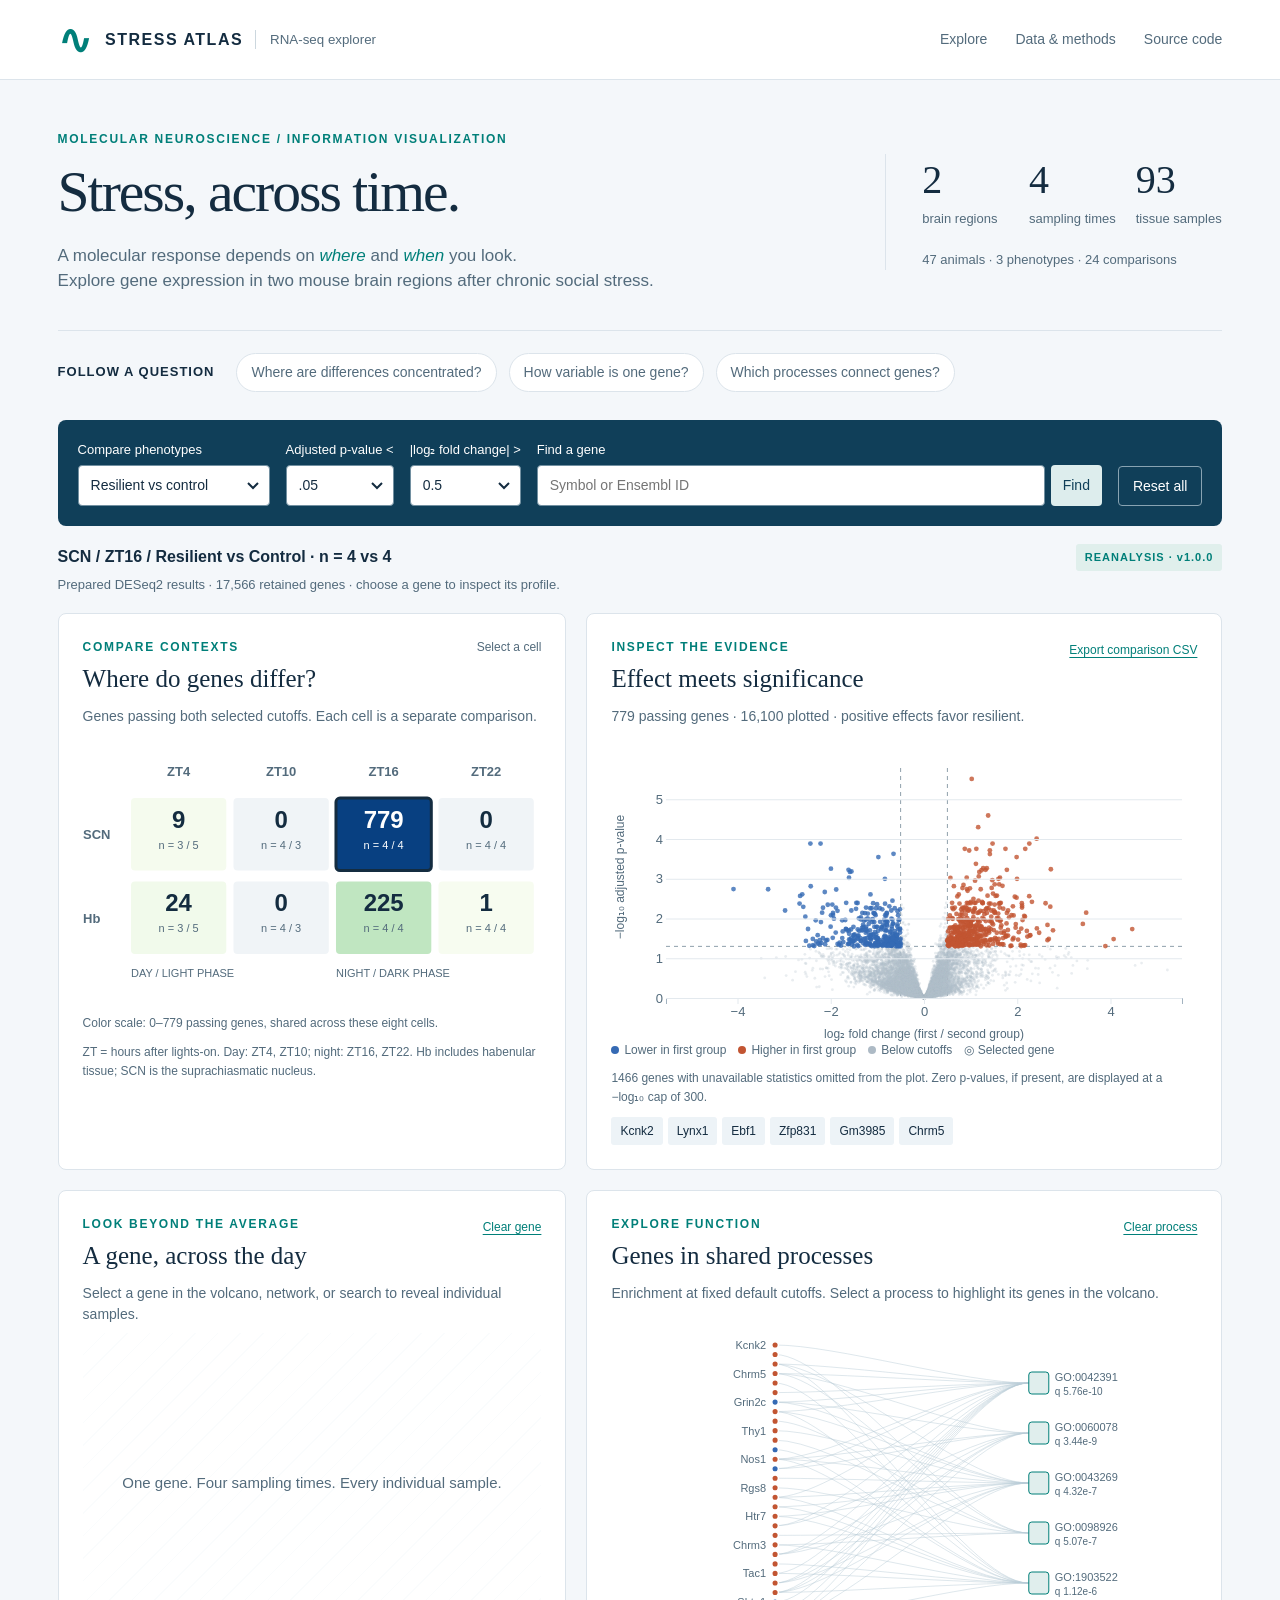
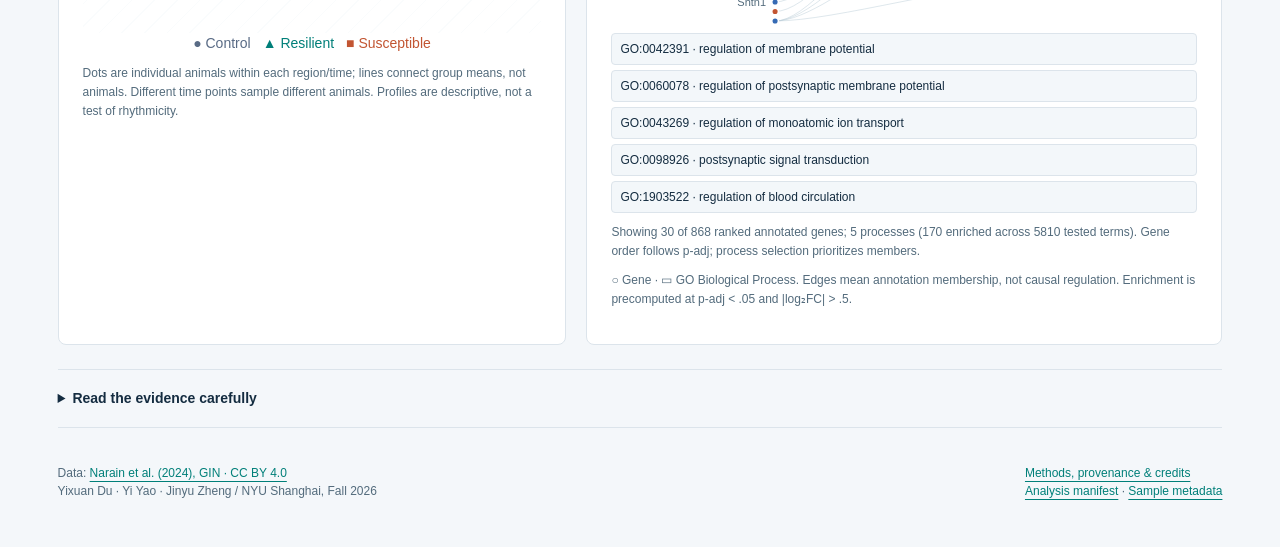
==== site/index.html @ 3d577c3a "Build Stress Atlas with audited RNA-seq analysis and four linked D3 views" ====
<!doctype html>
<html lang="en"><head><meta charset="utf-8"><meta name="viewport" content="width=device-width,initial-scale=1"><title>Stress, across time · RNA-seq Explorer</title><meta name="description" content="Explore mouse stress-associated gene expression across brain regions, sampling times and phenotypes. A reproducible D3 information visualization project."><link rel="stylesheet" href="styles.css"><script defer src="vendor/d3.v7.min.js"></script><script defer src="app.js"></script></head>
<body><a class="skip" href="#workspace">Skip to explorer</a><header><a class="brand" href="./"><span class="brandmark" aria-hidden="true">∿</span> STRESS ATLAS <small>RNA-seq explorer</small></a><nav><a href="#workspace">Explore</a><a href="methods.html">Data & methods</a><a href="https://github.com/Doofen-bit/Crazy-Micky">Source code</a></nav></header>
<main><section class="intro"><div><p class="eyebrow">MOLECULAR NEUROSCIENCE / INFORMATION VISUALIZATION</p><h1>Stress, across time.</h1><p class="lead">A molecular response depends on <em>where</em> and <em>when</em> you look.<br>Explore gene expression in two mouse brain regions after chronic social stress.</p></div><div class="study"><div><strong>2</strong><span>brain regions</span></div><div><strong>4</strong><span>sampling times</span></div><div><strong>93</strong><span>tissue samples</span></div><p>47 animals · 3 phenotypes · 24 comparisons</p></div></section>
<section class="guide" aria-label="How to explore"><strong>Follow a question</strong><button data-tour="context">Where are differences concentrated?</button><button data-tour="gene">How variable is one gene?</button><button data-tour="process">Which processes connect genes?</button></section>
<section id="workspace" aria-label="RNA-seq explorer"><div class="controls"><label>Compare phenotypes<select id="contrast"><option value="resilient_vs_control">Resilient vs control</option><option value="susceptible_vs_control">Susceptible vs control</option><option value="resilient_vs_susceptible">Resilient vs susceptible</option></select></label><label>Adjusted p-value &lt;<select id="alpha"><option>.01</option><option selected>.05</option><option>.1</option></select></label><label>|log₂ fold change| &gt;<select id="lfc"><option>0</option><option selected>0.5</option><option>1</option><option>2</option></select></label><div class="search"><label for="gene-search">Find a gene</label><div class="searchrow"><input id="gene-search" placeholder="Symbol or Ensembl ID" autocomplete="off" aria-controls="suggestions"><button id="search-go">Find</button></div><div id="suggestions" hidden></div></div><button id="reset" class="secondary">Reset all</button></div>
<div class="contextbar"><p id="context-title">Loading analysis…</p><span class="tag">REANALYSIS · v1.0.0</span></div><p id="status" role="status" aria-live="polite">Loading prepared data.</p>
<div class="grid"><section class="panel overview-panel"><div class="panelhead"><div><p class="eyebrow">COMPARE CONTEXTS</p><h2>Where do genes differ?</h2></div><span class="step">Select a cell</span></div><p class="description">Genes passing both selected cutoffs. Each cell is a separate comparison.</p><div id="overview" aria-label="Region by sampling time overview"></div><div id="overview-legend"></div><p class="note">ZT = hours after lights-on. Day: ZT4, ZT10; night: ZT16, ZT22. Hb includes habenular tissue; SCN is the suprachiasmatic nucleus.</p></section>
<section class="panel volcano-panel"><div class="panelhead"><div><p class="eyebrow">INSPECT THE EVIDENCE</p><h2>Effect meets significance</h2></div><button id="download" class="textbutton">Export comparison CSV</button></div><p id="volcano-sub" class="description"></p><div class="volcano-wrap"><canvas id="volcano-canvas" aria-label="Volcano plot; select a gene with the search or candidate buttons" role="img"></canvas><svg id="volcano-axis" aria-hidden="true"></svg></div><div class="legend"><span><i class="swatch down"></i>Lower in first group</span><span><i class="swatch up"></i>Higher in first group</span><span><i class="swatch muted"></i>Below cutoffs</span><span>◎ Selected gene</span></div><p id="volcano-note" class="note"></p><div id="candidates" class="candidate-list" aria-label="Candidate genes"></div></section>
<section class="panel expression-panel"><div class="panelhead"><div><p class="eyebrow">LOOK BEYOND THE AVERAGE</p><h2 id="expression-title">A gene, across the day</h2></div><button id="clear-gene" class="textbutton">Clear gene</button></div><p id="expression-sub" class="description">Select a gene in the volcano, network, or search to reveal individual samples.</p><div id="expression"></div><div class="legend phenotype"><span>● Control</span><span>▲ Resilient</span><span>■ Susceptible</span></div><p class="note">Dots are individual animals within each region/time; lines connect group means, not animals. Different time points sample different animals. Profiles are descriptive, not a test of rhythmicity.</p></section>
<section class="panel network-panel"><div class="panelhead"><div><p class="eyebrow">EXPLORE FUNCTION</p><h2>Genes in shared processes</h2></div><button id="clear-term" class="textbutton">Clear process</button></div><p id="network-sub" class="description"></p><div id="network"></div><div id="term-buttons" class="term-list"></div><p id="network-note" class="note"></p><p class="note">○ Gene · ▭ GO Biological Process. Edges mean annotation membership, not causal regulation. Enrichment is precomputed at p-adj &lt; .05 and |log₂FC| &gt; .5.</p></section></div>
<details class="data-notes"><summary>Read the evidence carefully</summary><div><p><strong>These are exploratory reanalysis results.</strong> DESeq2 fits three phenotypes separately within each region and sampling time. Positive log₂ fold change means higher expression in the first named group. Changing cutoffs reclassifies stored results; it does not refit models or rerun GO enrichment.</p><p><strong>Missing is not zero.</strong> Genes without adjusted p-values are omitted from the volcano's y-axis and remain searchable. Independent filtering was computed at α = .05. Low-count filtering can change the tested universe across contexts, so DEG counts also depend on power and gene availability.</p><p><strong>Scope.</strong> Male mice, small group sizes, bulk tissue, and a single experimental dataset limit generalization. Significance in one time point but not another does not establish a time-by-phenotype interaction. Cross-region samples from one animal are paired; no cross-region inference is made here.</p></div></details></section>
<footer><p>Data: <a href="https://doi.gin.g-node.org/10.12751/g-node.jj57l9/">Narain et al. (2024), GIN · CC BY 4.0</a><br>Yixuan Du · Yi Yao · Jinyu Zheng / NYU Shanghai, Fall 2026</p><p><a href="methods.html">Methods, provenance & credits</a><br><a href="data/manifest.json">Analysis manifest</a> · <a href="data/samples.csv">Sample metadata</a></p></footer></main><div id="tooltip" role="tooltip" hidden></div></body></html>
---- site/styles.css ----
:root{--ink:#142c40;--muted:#536b7c;--paper:#f4f7fa;--line:#dce4eb;--teal:#007f79;--coral:#c25532;--blue:#356ab4;--navy:#103f59;--control:#596b85}*{box-sizing:border-box}html{scroll-behavior:smooth}body{margin:0;color:var(--ink);background:var(--paper);font:16px/1.5 'Segoe UI',Arial,sans-serif}button,input,select{font:inherit}button,a,input,select,summary{touch-action:manipulation}button{cursor:pointer}a{color:var(--teal);text-underline-offset:4px}button:focus-visible,a:focus-visible,input:focus-visible,select:focus-visible,[tabindex]:focus-visible{outline:3px solid #e09928;outline-offset:3px}.skip{position:absolute;left:20px;top:-100px;background:white;padding:10px;z-index:100}.skip:focus{top:10px}header{height:80px;padding:0 4.5%;display:flex;align-items:center;justify-content:space-between;background:#fff;border-bottom:1px solid var(--line)}.brand{display:flex;gap:12px;align-items:center;font-weight:750;letter-spacing:1.5px;color:var(--ink);text-decoration:none;font-size:16px}.brand small{letter-spacing:0;font-weight:400;color:var(--muted);border-left:1px solid #ccd7de;padding-left:14px}.brandmark{font-size:40px;line-height:1;color:var(--teal)}nav{display:flex;gap:28px}nav a{font-size:14px;text-decoration:none;color:var(--muted)}main{max-width:1600px;margin:auto;padding:0 4.5%}.intro{display:flex;justify-content:space-between;gap:40px;align-items:center;padding:50px 0 36px}.eyebrow{font-size:12px;font-weight:750;letter-spacing:1.7px;margin:0 0 8px;color:var(--teal)}h1{font:500 clamp(38px,4.5vw,64px)/1.12 Georgia,serif;letter-spacing:-2px;margin:12px 0 18px}h1 em,.lead em{color:var(--teal)}.lead{font-size:17px;color:var(--muted);margin:0}.study{min-width:330px;display:grid;grid-template-columns:repeat(3,1fr);border-left:1px solid var(--line);padding-left:36px;gap:20px}.study strong{display:block;font:500 40px/1.3 Georgia,serif}.study span{font-size:13px;color:var(--muted)}.study p{grid-column:1/-1;font-size:13px;color:var(--muted);margin:0}.guide{display:flex;align-items:center;gap:12px;flex-wrap:wrap;margin-bottom:28px;border-top:1px solid var(--line);padding-top:22px}.guide strong{font-size:13px;text-transform:uppercase;letter-spacing:1px;margin-right:10px}.guide button{border:1px solid var(--line);border-radius:30px;padding:8px 14px;background:#fff;color:var(--muted);font-size:14px}.guide button:hover{border-color:var(--teal);color:var(--teal)}.controls{display:flex;gap:16px;align-items:end;padding:20px;background:var(--navy);border-radius:8px;color:white;flex-wrap:wrap}.controls label{display:flex;flex-direction:column;font-size:13px;gap:6px}.controls select,.controls input{border:1px solid #7290a1;border-radius:4px;padding:9px 12px;background:white;color:var(--ink);font-size:14px;min-height:40px}.controls select{appearance:none;padding-right:32px;background-image:url("data:image/svg+xml,%3Csvg xmlns='http://www.w3.org/2000/svg' width='12' height='8'%3E%3Cpath d='m1 1 5 5 5-5' fill='none' stroke='%23142c40' stroke-width='2'/%3E%3C/svg%3E");background-repeat:no-repeat;background-position:right 10px center}.search{position:relative;flex:1;min-width:220px}.searchrow{display:flex;margin-top:6px;gap:6px}.search input{width:100%;min-width:120px}.search button{border:0;border-radius:4px;color:var(--navy);background:#ddeded;padding:0 12px;font-size:14px}.secondary{background:transparent;color:white;border:1px solid #88a3b2;border-radius:4px;min-height:40px;padding:8px 14px;font-size:14px}#suggestions{position:absolute;background:white;box-shadow:0 10px 30px #142c4030;width:100%;z-index:20;top:100%;max-height:340px;overflow:auto}#suggestions button{display:block;text-align:left;background:white;border:0;border-bottom:1px solid var(--line);padding:10px;color:var(--ink);width:100%;font-size:14px}#suggestions button:hover{background:#e5f2f0}.contextbar{display:flex;justify-content:space-between;align-items:center;margin:18px 0 0}.contextbar p{font-weight:600;margin:0}.tag{font-size:11px;font-weight:700;letter-spacing:1px;color:var(--teal);background:#e0efec;padding:5px 9px;border-radius:3px}#status{font-size:13px;min-height:20px;margin:4px 0 18px;color:var(--muted)}.grid{display:grid;grid-template-columns:minmax(0,1fr) minmax(0,1.25fr);gap:20px}.panel{background:#fff;border:1px solid var(--line);border-radius:8px;padding:24px;min-width:0}.panelhead{display:flex;justify-content:space-between;align-items:start;gap:12px}h2{font:500 25px/1.2 Georgia,serif;margin:0}.step{font-size:12px;color:var(--muted);white-space:nowrap}.description{color:var(--muted);font-size:14px;margin:12px 0 8px;min-height:42px}.textbutton{border:0;background:none;color:var(--teal);font-size:12px;padding:3px 0;white-space:nowrap;text-decoration:underline;text-underline-offset:3px}.note{font-size:12px;color:var(--muted);line-height:1.6;margin:10px 0}.legend{display:flex;gap:12px;flex-wrap:wrap;font-size:12px;color:var(--muted)}.legend span{display:flex;align-items:center;gap:5px}.swatch{width:8px;height:8px;border-radius:50%;display:inline-block}.up{background:var(--coral)}.down{background:var(--blue)}.muted{background:#adbac5}.phenotype{justify-content:center;font-size:14px}.phenotype span:nth-child(1){color:var(--control)}.phenotype span:nth-child(2){color:var(--teal)}.phenotype span:nth-child(3){color:var(--coral)}svg{display:block;max-width:100%;font-family:'Segoe UI',Arial,sans-serif}svg text{fill:var(--muted);font-size:13px}.domain{stroke:#a3b3c0}.tick line{stroke:#e3e9ee}.volcano-wrap{height:285px;position:relative}.volcano-wrap canvas,.volcano-wrap svg{position:absolute;width:100%;height:100%;top:0;left:0}#volcano-axis{pointer-events:none}.candidate-list{display:flex;gap:5px;flex-wrap:wrap;min-height:28px}.candidate-list button{background:#edf3f7;border:1px solid transparent;border-radius:3px;padding:4px 8px;color:var(--ink);font-size:12px}.candidate-list button.active{border-color:var(--ink);background:#e0f0ed}#expression{height:300px}#network{height:300px}.term-list{display:flex;flex-direction:column;gap:5px}.term-list button{text-align:left;font-size:12px;background:#f3f7fa;border:1px solid var(--line);border-radius:4px;padding:6px 8px;color:var(--ink)}.term-list button.active{background:#e0f0ed;border-color:var(--teal)}.empty{height:100%;min-height:200px;display:flex;align-items:center;justify-content:center;text-align:center;padding:30px;color:var(--muted);font-size:15px;background:repeating-linear-gradient(135deg,#fff,#fff 15px,#fafcfd 15px,#fafcfd 16px);border-radius:5px}.data-notes{margin:24px 0;border-top:1px solid var(--line);border-bottom:1px solid var(--line);padding:18px 0;color:var(--muted);font-size:14px}.data-notes summary{cursor:pointer;font-weight:600;color:var(--ink)}.data-notes div{max-width:1000px}.data-notes p{margin:16px 0}footer{display:flex;justify-content:space-between;gap:30px;padding:0 0 35px;font-size:12px;color:var(--muted)}#tooltip{position:fixed;pointer-events:none;z-index:100;background:#102d40;color:white;box-shadow:0 5px 20px #142c4025;padding:10px 14px;border-radius:5px;font-size:13px;max-width:340px;white-space:pre-line}#tooltip[hidden]{display:none}.methods{max-width:900px;padding-top:40px;padding-bottom:60px}.methods h2{margin-top:32px}.methods p,.methods li{line-height:1.7}.methods table{border-collapse:collapse;width:100%;font-size:14px}.methods td,.methods th{border-bottom:1px solid var(--line);padding:12px;text-align:left}.overview-cell{cursor:pointer}.overview-cell:hover rect{stroke:var(--ink);stroke-width:2}.axis-label{font-size:12px}.selection-ring{stroke:var(--ink);stroke-width:2.5;fill:none}.network-gene{cursor:pointer}.network-term{cursor:pointer}.processing{opacity:.55;pointer-events:none}@media(min-width:1500px){.volcano-wrap{height:300px}.panel{padding:28px}}@media(max-width:1000px){.intro{align-items:start}.study{min-width:260px;gap:10px;padding-left:22px}.study strong{font-size:32px}.grid{grid-template-columns:1fr}.description{min-height:0}.volcano-wrap{height:330px}.brand small{display:none}}@media(max-width:650px){header{height:65px}nav{gap:12px}nav a{font-size:12px}.brand{font-size:13px}.intro{display:block;padding-top:28px}.study{border-left:0;border-top:1px solid var(--line);padding:20px 0 0;margin-top:24px}.study strong{font-size:30px}.lead{font-size:16px}.controls{gap:12px;padding:15px}.controls>label:first-child{width:100%}.controls>label{flex:1}.search{width:100%;flex:auto}.contextbar{align-items:start;gap:10px}.tag{font-size:9px;white-space:nowrap}.contextbar p{font-size:14px}.panel{padding:17px}h2{font-size:22px}.panelhead{flex-wrap:wrap}.guide{gap:8px}.guide strong{width:100%}footer{display:block}.textbutton{font-size:12px}.volcano-wrap{height:300px}}
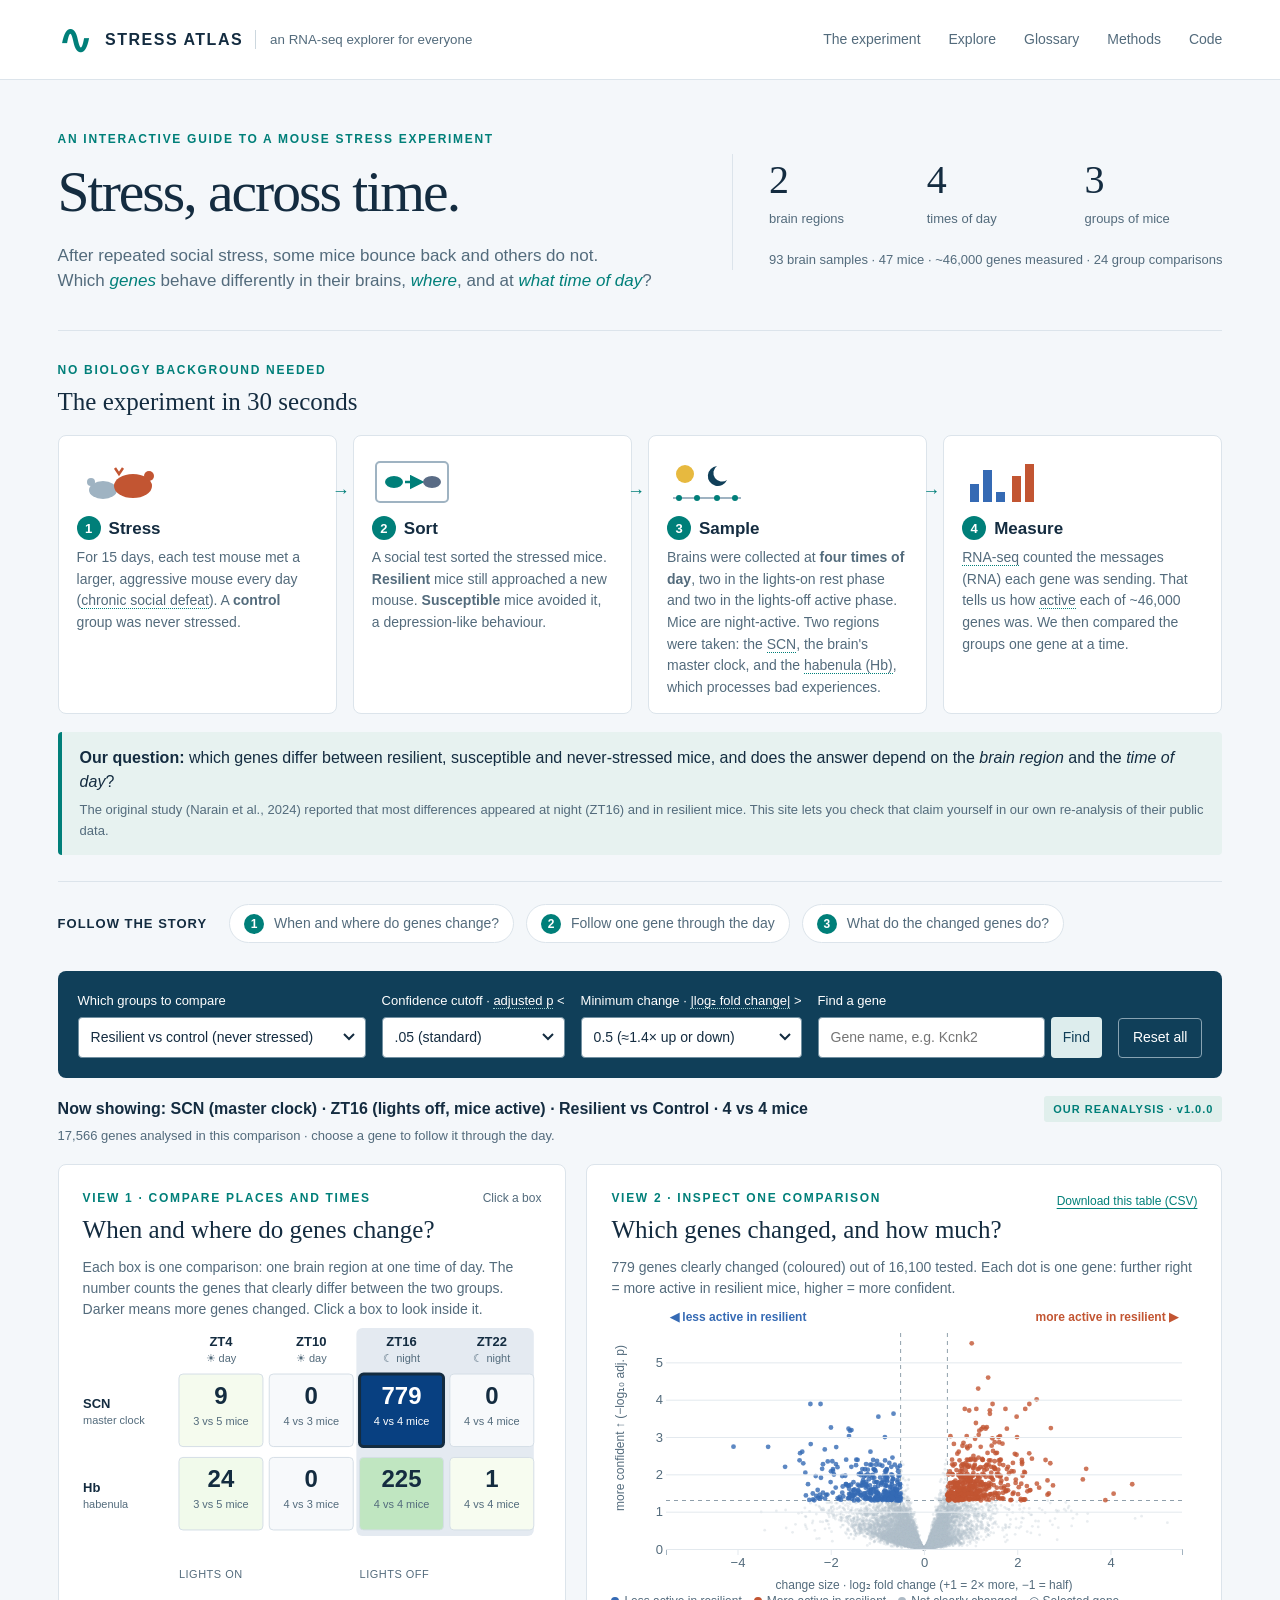
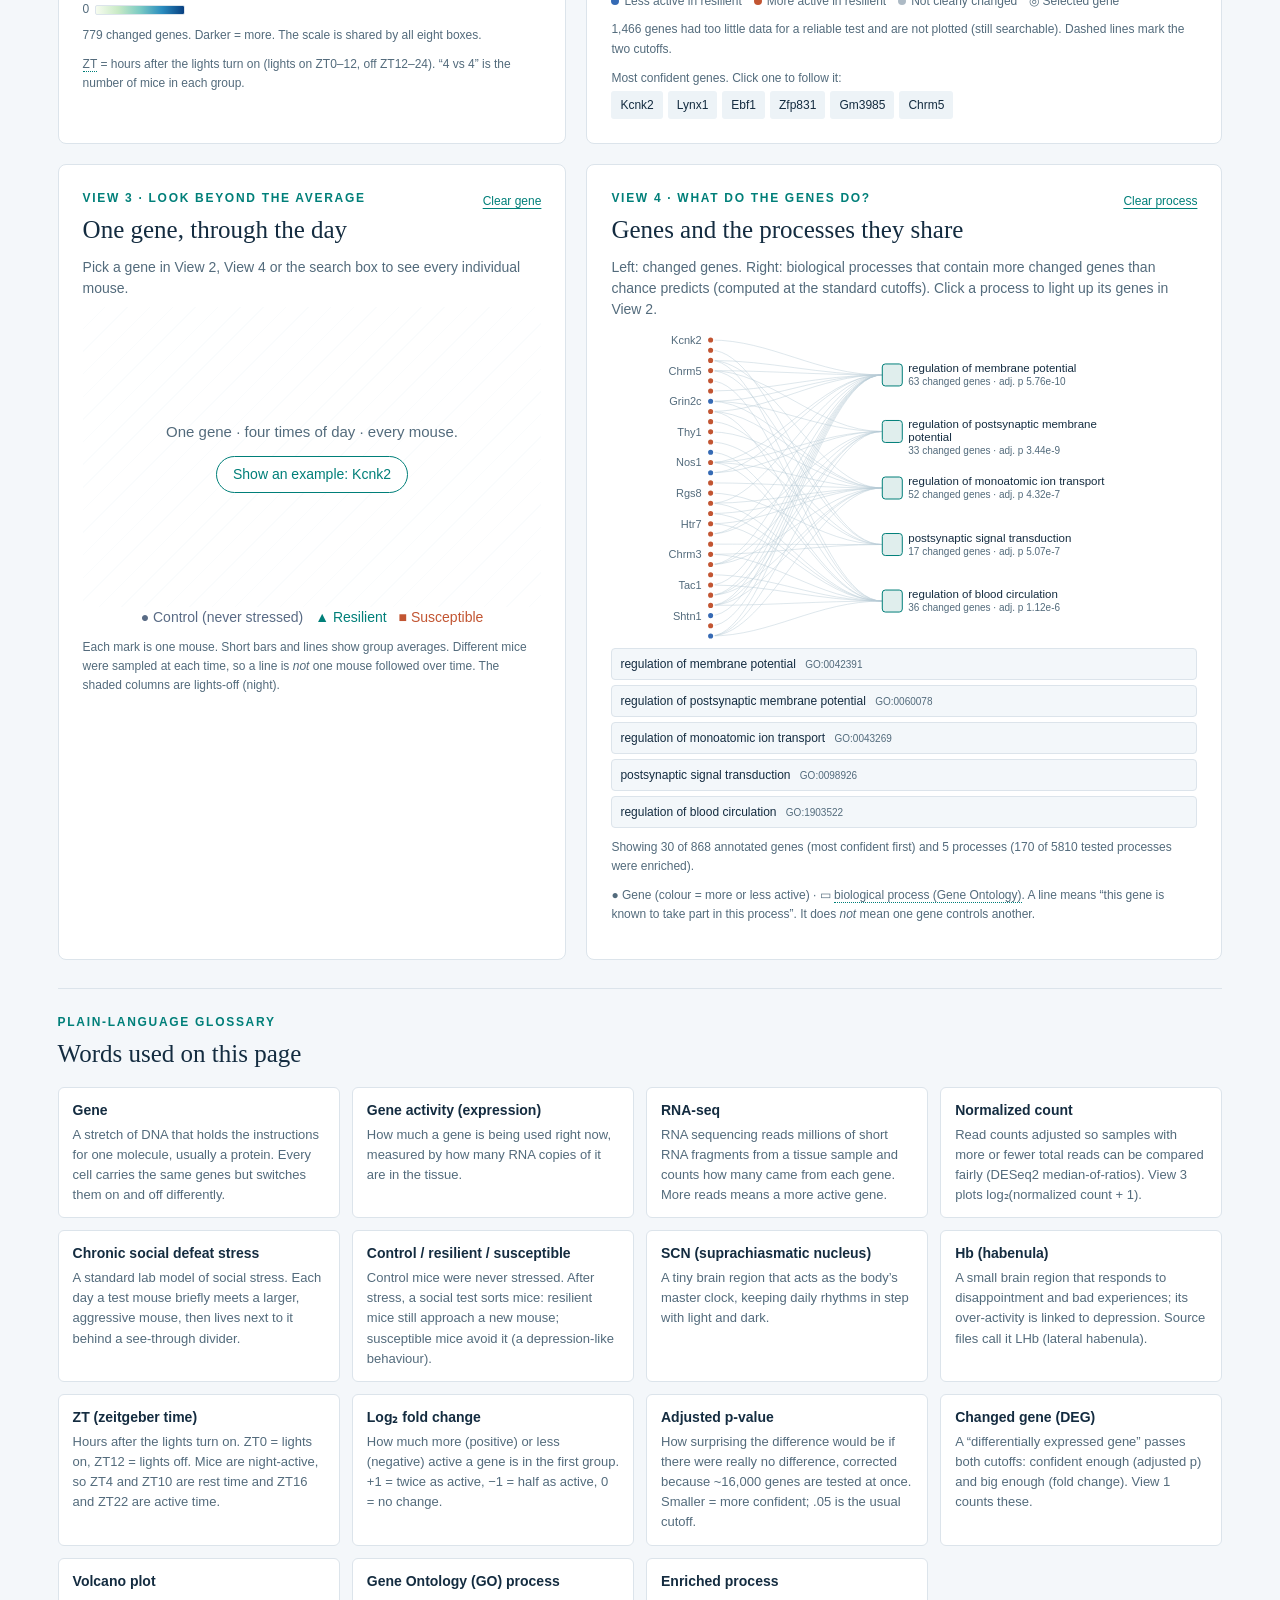
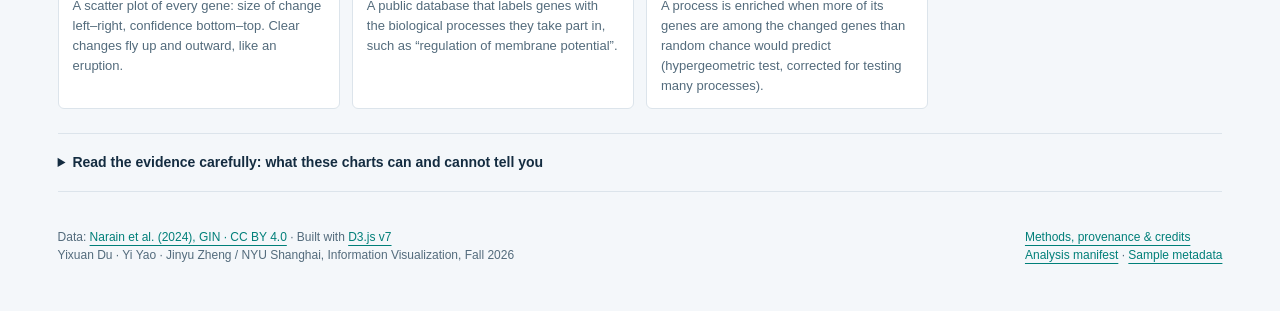
==== commit 4227de45: "Add plain-language layer, new presentation, script and instructor brief - Site: experiment primer, h" ====
--- a/site/index.html
+++ b/site/index.html
@@ -1,13 +1,154 @@
 <!doctype html>
-<html lang="en"><head><meta charset="utf-8"><meta name="viewport" content="width=device-width,initial-scale=1"><title>Stress, across time · RNA-seq Explorer</title><meta name="description" content="Explore mouse stress-associated gene expression across brain regions, sampling times and phenotypes. A reproducible D3 information visualization project."><link rel="stylesheet" href="styles.css"><script defer src="vendor/d3.v7.min.js"></script><script defer src="app.js"></script></head>
-<body><a class="skip" href="#workspace">Skip to explorer</a><header><a class="brand" href="./"><span class="brandmark" aria-hidden="true">∿</span> STRESS ATLAS <small>RNA-seq explorer</small></a><nav><a href="#workspace">Explore</a><a href="methods.html">Data & methods</a><a href="https://github.com/Doofen-bit/Crazy-Micky">Source code</a></nav></header>
-<main><section class="intro"><div><p class="eyebrow">MOLECULAR NEUROSCIENCE / INFORMATION VISUALIZATION</p><h1>Stress, across time.</h1><p class="lead">A molecular response depends on <em>where</em> and <em>when</em> you look.<br>Explore gene expression in two mouse brain regions after chronic social stress.</p></div><div class="study"><div><strong>2</strong><span>brain regions</span></div><div><strong>4</strong><span>sampling times</span></div><div><strong>93</strong><span>tissue samples</span></div><p>47 animals · 3 phenotypes · 24 comparisons</p></div></section>
-<section class="guide" aria-label="How to explore"><strong>Follow a question</strong><button data-tour="context">Where are differences concentrated?</button><button data-tour="gene">How variable is one gene?</button><button data-tour="process">Which processes connect genes?</button></section>
-<section id="workspace" aria-label="RNA-seq explorer"><div class="controls"><label>Compare phenotypes<select id="contrast"><option value="resilient_vs_control">Resilient vs control</option><option value="susceptible_vs_control">Susceptible vs control</option><option value="resilient_vs_susceptible">Resilient vs susceptible</option></select></label><label>Adjusted p-value &lt;<select id="alpha"><option>.01</option><option selected>.05</option><option>.1</option></select></label><label>|log₂ fold change| &gt;<select id="lfc"><option>0</option><option selected>0.5</option><option>1</option><option>2</option></select></label><div class="search"><label for="gene-search">Find a gene</label><div class="searchrow"><input id="gene-search" placeholder="Symbol or Ensembl ID" autocomplete="off" aria-controls="suggestions"><button id="search-go">Find</button></div><div id="suggestions" hidden></div></div><button id="reset" class="secondary">Reset all</button></div>
-<div class="contextbar"><p id="context-title">Loading analysis…</p><span class="tag">REANALYSIS · v1.0.0</span></div><p id="status" role="status" aria-live="polite">Loading prepared data.</p>
-<div class="grid"><section class="panel overview-panel"><div class="panelhead"><div><p class="eyebrow">COMPARE CONTEXTS</p><h2>Where do genes differ?</h2></div><span class="step">Select a cell</span></div><p class="description">Genes passing both selected cutoffs. Each cell is a separate comparison.</p><div id="overview" aria-label="Region by sampling time overview"></div><div id="overview-legend"></div><p class="note">ZT = hours after lights-on. Day: ZT4, ZT10; night: ZT16, ZT22. Hb includes habenular tissue; SCN is the suprachiasmatic nucleus.</p></section>
-<section class="panel volcano-panel"><div class="panelhead"><div><p class="eyebrow">INSPECT THE EVIDENCE</p><h2>Effect meets significance</h2></div><button id="download" class="textbutton">Export comparison CSV</button></div><p id="volcano-sub" class="description"></p><div class="volcano-wrap"><canvas id="volcano-canvas" aria-label="Volcano plot; select a gene with the search or candidate buttons" role="img"></canvas><svg id="volcano-axis" aria-hidden="true"></svg></div><div class="legend"><span><i class="swatch down"></i>Lower in first group</span><span><i class="swatch up"></i>Higher in first group</span><span><i class="swatch muted"></i>Below cutoffs</span><span>◎ Selected gene</span></div><p id="volcano-note" class="note"></p><div id="candidates" class="candidate-list" aria-label="Candidate genes"></div></section>
-<section class="panel expression-panel"><div class="panelhead"><div><p class="eyebrow">LOOK BEYOND THE AVERAGE</p><h2 id="expression-title">A gene, across the day</h2></div><button id="clear-gene" class="textbutton">Clear gene</button></div><p id="expression-sub" class="description">Select a gene in the volcano, network, or search to reveal individual samples.</p><div id="expression"></div><div class="legend phenotype"><span>● Control</span><span>▲ Resilient</span><span>■ Susceptible</span></div><p class="note">Dots are individual animals within each region/time; lines connect group means, not animals. Different time points sample different animals. Profiles are descriptive, not a test of rhythmicity.</p></section>
-<section class="panel network-panel"><div class="panelhead"><div><p class="eyebrow">EXPLORE FUNCTION</p><h2>Genes in shared processes</h2></div><button id="clear-term" class="textbutton">Clear process</button></div><p id="network-sub" class="description"></p><div id="network"></div><div id="term-buttons" class="term-list"></div><p id="network-note" class="note"></p><p class="note">○ Gene · ▭ GO Biological Process. Edges mean annotation membership, not causal regulation. Enrichment is precomputed at p-adj &lt; .05 and |log₂FC| &gt; .5.</p></section></div>
-<details class="data-notes"><summary>Read the evidence carefully</summary><div><p><strong>These are exploratory reanalysis results.</strong> DESeq2 fits three phenotypes separately within each region and sampling time. Positive log₂ fold change means higher expression in the first named group. Changing cutoffs reclassifies stored results; it does not refit models or rerun GO enrichment.</p><p><strong>Missing is not zero.</strong> Genes without adjusted p-values are omitted from the volcano's y-axis and remain searchable. Independent filtering was computed at α = .05. Low-count filtering can change the tested universe across contexts, so DEG counts also depend on power and gene availability.</p><p><strong>Scope.</strong> Male mice, small group sizes, bulk tissue, and a single experimental dataset limit generalization. Significance in one time point but not another does not establish a time-by-phenotype interaction. Cross-region samples from one animal are paired; no cross-region inference is made here.</p></div></details></section>
-<footer><p>Data: <a href="https://doi.gin.g-node.org/10.12751/g-node.jj57l9/">Narain et al. (2024), GIN · CC BY 4.0</a><br>Yixuan Du · Yi Yao · Jinyu Zheng / NYU Shanghai, Fall 2026</p><p><a href="methods.html">Methods, provenance & credits</a><br><a href="data/manifest.json">Analysis manifest</a> · <a href="data/samples.csv">Sample metadata</a></p></footer></main><div id="tooltip" role="tooltip" hidden></div></body></html>
+<html lang="en">
+<head>
+<meta charset="utf-8">
+<meta name="viewport" content="width=device-width,initial-scale=1">
+<title>Stress, across time · RNA-seq Explorer</title>
+<meta name="description" content="Why do some stressed mice bounce back? Explore which genes change in two mouse brain regions, at four times of day, after chronic social stress. An interactive D3 information visualization.">
+<link rel="stylesheet" href="styles.css">
+<script defer src="vendor/d3.v7.min.js"></script>
+<script defer src="app.js"></script>
+</head>
+<body>
+<a class="skip" href="#workspace">Skip to explorer</a>
+<header>
+  <a class="brand" href="./"><span class="brandmark" aria-hidden="true">∿</span> STRESS ATLAS <small>an RNA-seq explorer for everyone</small></a>
+  <nav><a href="#experiment">The experiment</a><a href="#workspace">Explore</a><a href="#glossary">Glossary</a><a href="methods.html">Methods</a><a href="https://github.com/Doofen-bit/Crazy-Micky">Code</a></nav>
+</header>
+<main>
+
+<section class="intro">
+  <div>
+    <p class="eyebrow">AN INTERACTIVE GUIDE TO A MOUSE STRESS EXPERIMENT</p>
+    <h1>Stress, across time.</h1>
+    <p class="lead">After repeated social stress, some mice bounce back and others do not.<br>
+      Which <em>genes</em> behave differently in their brains, <em>where</em>, and at <em>what time of day</em>?</p>
+  </div>
+  <div class="study">
+    <div><strong>2</strong><span>brain regions</span></div>
+    <div><strong>4</strong><span>times of day</span></div>
+    <div><strong>3</strong><span>groups of mice</span></div>
+    <p>93 brain samples · 47 mice · ~46,000 genes measured · 24 group comparisons</p>
+  </div>
+</section>
+
+<section id="experiment" class="experiment" aria-labelledby="exp-title">
+  <div class="sectionhead">
+    <p class="eyebrow">NO BIOLOGY BACKGROUND NEEDED</p>
+    <h2 id="exp-title">The experiment in 30 seconds</h2>
+  </div>
+  <ol class="exp-steps">
+    <li>
+      <svg viewBox="0 0 80 56" aria-hidden="true"><ellipse cx="26" cy="36" rx="14" ry="9" fill="#9fb3c2"/><circle cx="14" cy="28" r="4" fill="#9fb3c2"/><ellipse cx="56" cy="32" rx="19" ry="12" fill="#c25532"/><circle cx="72" cy="22" r="5" fill="#c25532"/><path d="M38 14l4 6 4-6" stroke="#c25532" stroke-width="2.5" fill="none"/></svg>
+      <h3><span>1</span> Stress</h3>
+      <p>For 15 days, each test mouse met a larger, aggressive mouse every day (<span class="gloss" tabindex="0" data-gloss="csds">chronic social defeat</span>). A <strong>control</strong> group was never stressed.</p>
+    </li>
+    <li>
+      <svg viewBox="0 0 80 56" aria-hidden="true"><rect x="4" y="8" width="72" height="40" rx="4" fill="none" stroke="#9fb3c2" stroke-width="2"/><ellipse cx="22" cy="28" rx="9" ry="6" fill="#007f79"/><path d="M33 28h12" stroke="#007f79" stroke-width="2.5" marker-end="url(#a)"/><ellipse cx="60" cy="28" rx="9" ry="6" fill="#596b85"/><defs><marker id="a" markerWidth="6" markerHeight="6" refX="3" refY="3" orient="auto"><path d="M0 0l6 3-6 3z" fill="#007f79"/></marker></defs></svg>
+      <h3><span>2</span> Sort</h3>
+      <p>A social test sorted the stressed mice. <strong>Resilient</strong> mice still approached a new mouse. <strong>Susceptible</strong> mice avoided it, a depression-like behaviour.</p>
+    </li>
+    <li>
+      <svg viewBox="0 0 80 56" aria-hidden="true"><circle cx="18" cy="20" r="9" fill="#e7b93f"/><path d="M50 12a10 10 0 1 0 10 14 8 8 0 1 1-10-14z" fill="#103f59"/><path d="M6 44h68" stroke="#9fb3c2" stroke-width="2"/><g fill="#007f79"><circle cx="12" cy="44" r="3"/><circle cx="30" cy="44" r="3"/><circle cx="50" cy="44" r="3"/><circle cx="68" cy="44" r="3"/></g></svg>
+      <h3><span>3</span> Sample</h3>
+      <p>Brains were collected at <strong>four times of day</strong>, two in the lights-on rest phase and two in the lights-off active phase. Mice are night-active. Two regions were taken: the <span class="gloss" tabindex="0" data-gloss="scn">SCN</span>, the brain's master clock, and the <span class="gloss" tabindex="0" data-gloss="hb">habenula (Hb)</span>, which processes bad experiences.</p>
+    </li>
+    <li>
+      <svg viewBox="0 0 80 56" aria-hidden="true"><g fill="#356ab4"><rect x="8" y="30" width="9" height="18"/><rect x="21" y="16" width="9" height="32"/><rect x="34" y="38" width="9" height="10"/></g><g fill="#c25532"><rect x="50" y="22" width="9" height="26"/><rect x="63" y="10" width="9" height="38"/></g></svg>
+      <h3><span>4</span> Measure</h3>
+      <p><span class="gloss" tabindex="0" data-gloss="rnaseq">RNA-seq</span> counted the messages (RNA) each gene was sending. That tells us how <span class="gloss" tabindex="0" data-gloss="expression">active</span> each of ~46,000 genes was. We then compared the groups one gene at a time.</p>
+    </li>
+  </ol>
+  <div class="question">
+    <p><strong>Our question:</strong> which genes differ between resilient, susceptible and never-stressed mice, and does the answer depend on the <em>brain region</em> and the <em>time of day</em>?</p>
+    <p class="note">The original study (Narain et al., 2024) reported that most differences appeared at night (ZT16) and in resilient mice. This site lets you check that claim yourself in our own re-analysis of their public data.</p>
+  </div>
+</section>
+
+<section class="guide" aria-label="Guided story">
+  <strong>Follow the story</strong>
+  <button data-tour="context"><b>1</b> When and where do genes change?</button>
+  <button data-tour="gene"><b>2</b> Follow one gene through the day</button>
+  <button data-tour="process"><b>3</b> What do the changed genes do?</button>
+</section>
+<p id="story" class="story" aria-live="polite" hidden></p>
+
+<section id="workspace" aria-label="RNA-seq explorer">
+  <div class="controls">
+    <label>Which groups to compare
+      <select id="contrast">
+        <option value="resilient_vs_control">Resilient vs control (never stressed)</option>
+        <option value="susceptible_vs_control">Susceptible vs control (never stressed)</option>
+        <option value="resilient_vs_susceptible">Resilient vs susceptible</option>
+      </select>
+    </label>
+    <label><span>Confidence cutoff · <span class="gloss" tabindex="0" data-gloss="padj">adjusted p</span> &lt;</span>
+      <select id="alpha"><option value=".01">.01 (strict)</option><option value=".05" selected>.05 (standard)</option><option value=".1">.1 (lenient)</option></select>
+    </label>
+    <label><span>Minimum change · <span class="gloss" tabindex="0" data-gloss="lfc">|log₂ fold change|</span> &gt;</span>
+      <select id="lfc"><option value="0">0 (any change)</option><option value="0.5" selected>0.5 (≈1.4× up or down)</option><option value="1">1 (2×)</option><option value="2">2 (4×)</option></select>
+    </label>
+    <div class="search"><label for="gene-search">Find a gene</label><div class="searchrow"><input id="gene-search" placeholder="Gene name, e.g. Kcnk2" autocomplete="off" aria-controls="suggestions"><button id="search-go">Find</button></div><div id="suggestions" hidden></div></div>
+    <button id="reset" class="secondary">Reset all</button>
+  </div>
+
+  <div class="contextbar"><p id="context-title">Loading analysis…</p><span class="tag" title="Our own re-analysis of the public data, version 1.0.0">OUR REANALYSIS · v1.0.0</span></div>
+  <p id="status" role="status" aria-live="polite">Loading prepared data.</p>
+
+  <div class="grid">
+    <section class="panel overview-panel">
+      <div class="panelhead"><div><p class="eyebrow">VIEW 1 · COMPARE PLACES AND TIMES</p><h2>When and where do genes change?</h2></div><span class="step">Click a box</span></div>
+      <p class="description">Each box is one comparison: one brain region at one time of day. The number counts the genes that clearly differ between the two groups. Darker means more genes changed. Click a box to look inside it.</p>
+      <div id="overview" aria-label="Brain region by time of day overview"></div>
+      <div id="overview-legend"></div>
+      <p class="note"><span class="gloss" tabindex="0" data-gloss="zt">ZT</span> = hours after the lights turn on (lights on ZT0–12, off ZT12–24). “4 vs 4” is the number of mice in each group.</p>
+    </section>
+
+    <section class="panel volcano-panel">
+      <div class="panelhead"><div><p class="eyebrow">VIEW 2 · INSPECT ONE COMPARISON</p><h2>Which genes changed, and how much?</h2></div><button id="download" class="textbutton">Download this table (CSV)</button></div>
+      <p id="volcano-sub" class="description"></p>
+      <div class="volcano-wrap"><canvas id="volcano-canvas" aria-label="Volcano plot: each dot is one gene. Use the gene buttons or search to select a gene." role="img"></canvas><svg id="volcano-axis" aria-hidden="true"></svg></div>
+      <div class="legend" id="volcano-legend"><span><i class="swatch down"></i><b id="leg-down">Less active in first group</b></span><span><i class="swatch up"></i><b id="leg-up">More active in first group</b></span><span><i class="swatch muted"></i>Not clearly changed</span><span>◎ Selected gene</span></div>
+      <p id="volcano-note" class="note"></p>
+      <p class="candidate-label">Most confident genes. Click one to follow it:</p>
+      <div id="candidates" class="candidate-list" aria-label="Candidate genes"></div>
+    </section>
+
+    <section class="panel expression-panel">
+      <div class="panelhead"><div><p class="eyebrow">VIEW 3 · LOOK BEYOND THE AVERAGE</p><h2 id="expression-title">One gene, through the day</h2></div><button id="clear-gene" class="textbutton">Clear gene</button></div>
+      <p id="expression-sub" class="description">Pick a gene in View 2, View 4 or the search box to see every individual mouse.</p>
+      <div id="expression"></div>
+      <div class="legend phenotype"><span>● Control (never stressed)</span><span>▲ Resilient</span><span>■ Susceptible</span></div>
+      <p class="note">Each mark is one mouse. Short bars and lines show group averages. Different mice were sampled at each time, so a line is <em>not</em> one mouse followed over time. The shaded columns are lights-off (night).</p>
+    </section>
+
+    <section class="panel network-panel">
+      <div class="panelhead"><div><p class="eyebrow">VIEW 4 · WHAT DO THE GENES DO?</p><h2>Genes and the processes they share</h2></div><button id="clear-term" class="textbutton">Clear process</button></div>
+      <p id="network-sub" class="description"></p>
+      <div id="network"></div>
+      <div id="term-buttons" class="term-list"></div>
+      <p id="network-note" class="note"></p>
+      <p class="note">● Gene (colour = more or less active) · ▭ <span class="gloss" tabindex="0" data-gloss="go">biological process (Gene Ontology)</span>. A line means “this gene is known to take part in this process”. It does <em>not</em> mean one gene controls another.</p>
+    </section>
+  </div>
+
+  <section id="glossary" class="glossary" aria-labelledby="glossary-title">
+    <div class="sectionhead"><p class="eyebrow">PLAIN-LANGUAGE GLOSSARY</p><h2 id="glossary-title">Words used on this page</h2></div>
+    <dl id="glossary-list"></dl>
+  </section>
+
+  <details class="data-notes"><summary>Read the evidence carefully: what these charts can and cannot tell you</summary><div>
+    <p><strong>This is exploration, not proof.</strong> We re-analysed the authors' public data with a standard tool (DESeq2). Each box in View 1 is a separate comparison inside one brain region and one time of day. A positive log₂ fold change means the gene is more active in the first group named. Changing the cutoffs only re-sorts stored results; it does not re-run any statistics.</p>
+    <p><strong>Missing is not zero.</strong> Some genes have too few reads for a reliable test. They have no adjusted p-value, so they are left out of View 2's vertical axis, but you can still search for them and see their activity in View 3.</p>
+    <p><strong>Limits.</strong> Only male mice were used, with 3–5 mice per group. Each sample is a piece of brain tissue containing many cell types, and everything comes from one experiment. A gene that is significant at one time but not another does not prove a formal time effect. The two regions come from the same mice, but we do not test differences between regions.</p>
+  </div></details>
+</section>
+
+<footer>
+  <p>Data: <a href="https://doi.gin.g-node.org/10.12751/g-node.jj57l9/">Narain et al. (2024), GIN · CC BY 4.0</a> · Built with <a href="https://d3js.org/">D3.js v7</a><br>Yixuan Du · Yi Yao · Jinyu Zheng / NYU Shanghai, Information Visualization, Fall 2026</p>
+  <p><a href="methods.html">Methods, provenance &amp; credits</a><br><a href="data/manifest.json">Analysis manifest</a> · <a href="data/samples.csv">Sample metadata</a></p>
+</footer>
+</main>
+<div id="tooltip" role="tooltip" hidden></div>
+</body>
+</html>
--- a/site/styles.css
+++ b/site/styles.css
@@ -1 +1,37 @@
-:root{--ink:#142c40;--muted:#536b7c;--paper:#f4f7fa;--line:#dce4eb;--teal:#007f79;--coral:#c25532;--blue:#356ab4;--navy:#103f59;--control:#596b85}*{box-sizing:border-box}html{scroll-behavior:smooth}body{margin:0;color:var(--ink);background:var(--paper);font:16px/1.5 'Segoe UI',Arial,sans-serif}button,input,select{font:inherit}button,a,input,select,summary{touch-action:manipulation}button{cursor:pointer}a{color:var(--teal);text-underline-offset:4px}button:focus-visible,a:focus-visible,input:focus-visible,select:focus-visible,[tabindex]:focus-visible{outline:3px solid #e09928;outline-offset:3px}.skip{position:absolute;left:20px;top:-100px;background:white;padding:10px;z-index:100}.skip:focus{top:10px}header{height:80px;padding:0 4.5%;display:flex;align-items:center;justify-content:space-between;background:#fff;border-bottom:1px solid var(--line)}.brand{display:flex;gap:12px;align-items:center;font-weight:750;letter-spacing:1.5px;color:var(--ink);text-decoration:none;font-size:16px}.brand small{letter-spacing:0;font-weight:400;color:var(--muted);border-left:1px solid #ccd7de;padding-left:14px}.brandmark{font-size:40px;line-height:1;color:var(--teal)}nav{display:flex;gap:28px}nav a{font-size:14px;text-decoration:none;color:var(--muted)}main{max-width:1600px;margin:auto;padding:0 4.5%}.intro{display:flex;justify-content:space-between;gap:40px;align-items:center;padding:50px 0 36px}.eyebrow{font-size:12px;font-weight:750;letter-spacing:1.7px;margin:0 0 8px;color:var(--teal)}h1{font:500 clamp(38px,4.5vw,64px)/1.12 Georgia,serif;letter-spacing:-2px;margin:12px 0 18px}h1 em,.lead em{color:var(--teal)}.lead{font-size:17px;color:var(--muted);margin:0}.study{min-width:330px;display:grid;grid-template-columns:repeat(3,1fr);border-left:1px solid var(--line);padding-left:36px;gap:20px}.study strong{display:block;font:500 40px/1.3 Georgia,serif}.study span{font-size:13px;color:var(--muted)}.study p{grid-column:1/-1;font-size:13px;color:var(--muted);margin:0}.guide{display:flex;align-items:center;gap:12px;flex-wrap:wrap;margin-bottom:28px;border-top:1px solid var(--line);padding-top:22px}.guide strong{font-size:13px;text-transform:uppercase;letter-spacing:1px;margin-right:10px}.guide button{border:1px solid var(--line);border-radius:30px;padding:8px 14px;background:#fff;color:var(--muted);font-size:14px}.guide button:hover{border-color:var(--teal);color:var(--teal)}.controls{display:flex;gap:16px;align-items:end;padding:20px;background:var(--navy);border-radius:8px;color:white;flex-wrap:wrap}.controls label{display:flex;flex-direction:column;font-size:13px;gap:6px}.controls select,.controls input{border:1px solid #7290a1;border-radius:4px;padding:9px 12px;background:white;color:var(--ink);font-size:14px;min-height:40px}.controls select{appearance:none;padding-right:32px;background-image:url("data:image/svg+xml,%3Csvg xmlns='http://www.w3.org/2000/svg' width='12' height='8'%3E%3Cpath d='m1 1 5 5 5-5' fill='none' stroke='%23142c40' stroke-width='2'/%3E%3C/svg%3E");background-repeat:no-repeat;background-position:right 10px center}.search{position:relative;flex:1;min-width:220px}.searchrow{display:flex;margin-top:6px;gap:6px}.search input{width:100%;min-width:120px}.search button{border:0;border-radius:4px;color:var(--navy);background:#ddeded;padding:0 12px;font-size:14px}.secondary{background:transparent;color:white;border:1px solid #88a3b2;border-radius:4px;min-height:40px;padding:8px 14px;font-size:14px}#suggestions{position:absolute;background:white;box-shadow:0 10px 30px #142c4030;width:100%;z-index:20;top:100%;max-height:340px;overflow:auto}#suggestions button{display:block;text-align:left;background:white;border:0;border-bottom:1px solid var(--line);padding:10px;color:var(--ink);width:100%;font-size:14px}#suggestions button:hover{background:#e5f2f0}.contextbar{display:flex;justify-content:space-between;align-items:center;margin:18px 0 0}.contextbar p{font-weight:600;margin:0}.tag{font-size:11px;font-weight:700;letter-spacing:1px;color:var(--teal);background:#e0efec;padding:5px 9px;border-radius:3px}#status{font-size:13px;min-height:20px;margin:4px 0 18px;color:var(--muted)}.grid{display:grid;grid-template-columns:minmax(0,1fr) minmax(0,1.25fr);gap:20px}.panel{background:#fff;border:1px solid var(--line);border-radius:8px;padding:24px;min-width:0}.panelhead{display:flex;justify-content:space-between;align-items:start;gap:12px}h2{font:500 25px/1.2 Georgia,serif;margin:0}.step{font-size:12px;color:var(--muted);white-space:nowrap}.description{color:var(--muted);font-size:14px;margin:12px 0 8px;min-height:42px}.textbutton{border:0;background:none;color:var(--teal);font-size:12px;padding:3px 0;white-space:nowrap;text-decoration:underline;text-underline-offset:3px}.note{font-size:12px;color:var(--muted);line-height:1.6;margin:10px 0}.legend{display:flex;gap:12px;flex-wrap:wrap;font-size:12px;color:var(--muted)}.legend span{display:flex;align-items:center;gap:5px}.swatch{width:8px;height:8px;border-radius:50%;display:inline-block}.up{background:var(--coral)}.down{background:var(--blue)}.muted{background:#adbac5}.phenotype{justify-content:center;font-size:14px}.phenotype span:nth-child(1){color:var(--control)}.phenotype span:nth-child(2){color:var(--teal)}.phenotype span:nth-child(3){color:var(--coral)}svg{display:block;max-width:100%;font-family:'Segoe UI',Arial,sans-serif}svg text{fill:var(--muted);font-size:13px}.domain{stroke:#a3b3c0}.tick line{stroke:#e3e9ee}.volcano-wrap{height:285px;position:relative}.volcano-wrap canvas,.volcano-wrap svg{position:absolute;width:100%;height:100%;top:0;left:0}#volcano-axis{pointer-events:none}.candidate-list{display:flex;gap:5px;flex-wrap:wrap;min-height:28px}.candidate-list button{background:#edf3f7;border:1px solid transparent;border-radius:3px;padding:4px 8px;color:var(--ink);font-size:12px}.candidate-list button.active{border-color:var(--ink);background:#e0f0ed}#expression{height:300px}#network{height:300px}.term-list{display:flex;flex-direction:column;gap:5px}.term-list button{text-align:left;font-size:12px;background:#f3f7fa;border:1px solid var(--line);border-radius:4px;padding:6px 8px;color:var(--ink)}.term-list button.active{background:#e0f0ed;border-color:var(--teal)}.empty{height:100%;min-height:200px;display:flex;align-items:center;justify-content:center;text-align:center;padding:30px;color:var(--muted);font-size:15px;background:repeating-linear-gradient(135deg,#fff,#fff 15px,#fafcfd 15px,#fafcfd 16px);border-radius:5px}.data-notes{margin:24px 0;border-top:1px solid var(--line);border-bottom:1px solid var(--line);padding:18px 0;color:var(--muted);font-size:14px}.data-notes summary{cursor:pointer;font-weight:600;color:var(--ink)}.data-notes div{max-width:1000px}.data-notes p{margin:16px 0}footer{display:flex;justify-content:space-between;gap:30px;padding:0 0 35px;font-size:12px;color:var(--muted)}#tooltip{position:fixed;pointer-events:none;z-index:100;background:#102d40;color:white;box-shadow:0 5px 20px #142c4025;padding:10px 14px;border-radius:5px;font-size:13px;max-width:340px;white-space:pre-line}#tooltip[hidden]{display:none}.methods{max-width:900px;padding-top:40px;padding-bottom:60px}.methods h2{margin-top:32px}.methods p,.methods li{line-height:1.7}.methods table{border-collapse:collapse;width:100%;font-size:14px}.methods td,.methods th{border-bottom:1px solid var(--line);padding:12px;text-align:left}.overview-cell{cursor:pointer}.overview-cell:hover rect{stroke:var(--ink);stroke-width:2}.axis-label{font-size:12px}.selection-ring{stroke:var(--ink);stroke-width:2.5;fill:none}.network-gene{cursor:pointer}.network-term{cursor:pointer}.processing{opacity:.55;pointer-events:none}@media(min-width:1500px){.volcano-wrap{height:300px}.panel{padding:28px}}@media(max-width:1000px){.intro{align-items:start}.study{min-width:260px;gap:10px;padding-left:22px}.study strong{font-size:32px}.grid{grid-template-columns:1fr}.description{min-height:0}.volcano-wrap{height:330px}.brand small{display:none}}@media(max-width:650px){header{height:65px}nav{gap:12px}nav a{font-size:12px}.brand{font-size:13px}.intro{display:block;padding-top:28px}.study{border-left:0;border-top:1px solid var(--line);padding:20px 0 0;margin-top:24px}.study strong{font-size:30px}.lead{font-size:16px}.controls{gap:12px;padding:15px}.controls>label:first-child{width:100%}.controls>label{flex:1}.search{width:100%;flex:auto}.contextbar{align-items:start;gap:10px}.tag{font-size:9px;white-space:nowrap}.contextbar p{font-size:14px}.panel{padding:17px}h2{font-size:22px}.panelhead{flex-wrap:wrap}.guide{gap:8px}.guide strong{width:100%}footer{display:block}.textbutton{font-size:12px}.volcano-wrap{height:300px}}
+:root{--ink:#142c40;--muted:#536b7c;--paper:#f4f7fa;--line:#dce4eb;--teal:#007f79;--coral:#c25532;--blue:#356ab4;--navy:#103f59;--control:#596b85}*{box-sizing:border-box}html{scroll-behavior:smooth}body{margin:0;color:var(--ink);background:var(--paper);font:16px/1.5 'Segoe UI',Arial,sans-serif}button,input,select{font:inherit}button,a,input,select,summary{touch-action:manipulation}button{cursor:pointer}a{color:var(--teal);text-underline-offset:4px}button:focus-visible,a:focus-visible,input:focus-visible,select:focus-visible,[tabindex]:focus-visible{outline:3px solid #e09928;outline-offset:3px}.skip{position:absolute;left:20px;top:-100px;background:white;padding:10px;z-index:100}.skip:focus{top:10px}header{height:80px;padding:0 4.5%;display:flex;align-items:center;justify-content:space-between;background:#fff;border-bottom:1px solid var(--line)}.brand{display:flex;gap:12px;align-items:center;font-weight:750;letter-spacing:1.5px;color:var(--ink);text-decoration:none;font-size:16px}.brand small{letter-spacing:0;font-weight:400;color:var(--muted);border-left:1px solid #ccd7de;padding-left:14px}.brandmark{font-size:40px;line-height:1;color:var(--teal)}nav{display:flex;gap:28px}nav a{font-size:14px;text-decoration:none;color:var(--muted)}main{max-width:1600px;margin:auto;padding:0 4.5%}.intro{display:flex;justify-content:space-between;gap:40px;align-items:center;padding:50px 0 36px}.eyebrow{font-size:12px;font-weight:750;letter-spacing:1.7px;margin:0 0 8px;color:var(--teal)}h1{font:500 clamp(38px,4.5vw,64px)/1.12 Georgia,serif;letter-spacing:-2px;margin:12px 0 18px}h1 em,.lead em{color:var(--teal)}.lead{font-size:17px;color:var(--muted);margin:0}.study{min-width:330px;display:grid;grid-template-columns:repeat(3,1fr);border-left:1px solid var(--line);padding-left:36px;gap:20px}.study strong{display:block;font:500 40px/1.3 Georgia,serif}.study span{font-size:13px;color:var(--muted)}.study p{grid-column:1/-1;font-size:13px;color:var(--muted);margin:0}.guide{display:flex;align-items:center;gap:12px;flex-wrap:wrap;margin-bottom:28px;border-top:1px solid var(--line);padding-top:22px}.guide strong{font-size:13px;text-transform:uppercase;letter-spacing:1px;margin-right:10px}.guide button{border:1px solid var(--line);border-radius:30px;padding:8px 14px;background:#fff;color:var(--muted);font-size:14px}.guide button:hover{border-color:var(--teal);color:var(--teal)}.controls{display:flex;gap:16px;align-items:end;padding:20px;background:var(--navy);border-radius:8px;color:white;flex-wrap:wrap}.controls label{display:flex;flex-direction:column;font-size:13px;gap:6px}.controls select,.controls input{border:1px solid #7290a1;border-radius:4px;padding:9px 12px;background:white;color:var(--ink);font-size:14px;min-height:40px}.controls select{appearance:none;padding-right:32px;background-image:url("data:image/svg+xml,%3Csvg xmlns='http://www.w3.org/2000/svg' width='12' height='8'%3E%3Cpath d='m1 1 5 5 5-5' fill='none' stroke='%23142c40' stroke-width='2'/%3E%3C/svg%3E");background-repeat:no-repeat;background-position:right 10px center}.search{position:relative;flex:1;min-width:220px}.searchrow{display:flex;margin-top:6px;gap:6px}.search input{width:100%;min-width:120px}.search button{border:0;border-radius:4px;color:var(--navy);background:#ddeded;padding:0 12px;font-size:14px}.secondary{background:transparent;color:white;border:1px solid #88a3b2;border-radius:4px;min-height:40px;padding:8px 14px;font-size:14px}#suggestions{position:absolute;background:white;box-shadow:0 10px 30px #142c4030;width:100%;z-index:20;top:100%;max-height:340px;overflow:auto}#suggestions button{display:block;text-align:left;background:white;border:0;border-bottom:1px solid var(--line);padding:10px;color:var(--ink);width:100%;font-size:14px}#suggestions button:hover{background:#e5f2f0}.contextbar{display:flex;justify-content:space-between;align-items:center;margin:18px 0 0}.contextbar p{font-weight:600;margin:0}.tag{font-size:11px;font-weight:700;letter-spacing:1px;color:var(--teal);background:#e0efec;padding:5px 9px;border-radius:3px}#status{font-size:13px;min-height:20px;margin:4px 0 18px;color:var(--muted)}.grid{display:grid;grid-template-columns:minmax(0,1fr) minmax(0,1.25fr);gap:20px}.panel{background:#fff;border:1px solid var(--line);border-radius:8px;padding:24px;min-width:0}.panelhead{display:flex;justify-content:space-between;align-items:start;gap:12px}h2{font:500 25px/1.2 Georgia,serif;margin:0}.step{font-size:12px;color:var(--muted);white-space:nowrap}.description{color:var(--muted);font-size:14px;margin:12px 0 8px;min-height:42px}.textbutton{border:0;background:none;color:var(--teal);font-size:12px;padding:3px 0;white-space:nowrap;text-decoration:underline;text-underline-offset:3px}.note{font-size:12px;color:var(--muted);line-height:1.6;margin:10px 0}.legend{display:flex;gap:12px;flex-wrap:wrap;font-size:12px;color:var(--muted)}.legend span{display:flex;align-items:center;gap:5px}.swatch{width:8px;height:8px;border-radius:50%;display:inline-block}.up{background:var(--coral)}.down{background:var(--blue)}.muted{background:#adbac5}.phenotype{justify-content:center;font-size:14px}.phenotype span:nth-child(1){color:var(--control)}.phenotype span:nth-child(2){color:var(--teal)}.phenotype span:nth-child(3){color:var(--coral)}svg{display:block;max-width:100%;font-family:'Segoe UI',Arial,sans-serif}svg text{fill:var(--muted);font-size:13px}.domain{stroke:#a3b3c0}.tick line{stroke:#e3e9ee}.volcano-wrap{height:285px;position:relative}.volcano-wrap canvas,.volcano-wrap svg{position:absolute;width:100%;height:100%;top:0;left:0}#volcano-axis{pointer-events:none}.candidate-list{display:flex;gap:5px;flex-wrap:wrap;min-height:28px}.candidate-list button{background:#edf3f7;border:1px solid transparent;border-radius:3px;padding:4px 8px;color:var(--ink);font-size:12px}.candidate-list button.active{border-color:var(--ink);background:#e0f0ed}#expression{height:300px}#network{height:320px}.term-list{display:flex;flex-direction:column;gap:5px}.term-list button{text-align:left;font-size:12px;background:#f3f7fa;border:1px solid var(--line);border-radius:4px;padding:6px 8px;color:var(--ink)}.term-list button.active{background:#e0f0ed;border-color:var(--teal)}.empty{height:100%;min-height:200px;display:flex;align-items:center;justify-content:center;text-align:center;padding:30px;color:var(--muted);font-size:15px;background:repeating-linear-gradient(135deg,#fff,#fff 15px,#fafcfd 15px,#fafcfd 16px);border-radius:5px}.data-notes{margin:24px 0;border-top:1px solid var(--line);border-bottom:1px solid var(--line);padding:18px 0;color:var(--muted);font-size:14px}.data-notes summary{cursor:pointer;font-weight:600;color:var(--ink)}.data-notes div{max-width:1000px}.data-notes p{margin:16px 0}footer{display:flex;justify-content:space-between;gap:30px;padding:0 0 35px;font-size:12px;color:var(--muted)}#tooltip{position:fixed;pointer-events:none;z-index:100;background:#102d40;color:white;box-shadow:0 5px 20px #142c4025;padding:10px 14px;border-radius:5px;font-size:13px;max-width:340px;white-space:pre-line}#tooltip[hidden]{display:none}.methods{max-width:900px;padding-top:40px;padding-bottom:60px}.methods h2{margin-top:32px}.methods p,.methods li{line-height:1.7}.methods table{border-collapse:collapse;width:100%;font-size:14px}.methods td,.methods th{border-bottom:1px solid var(--line);padding:12px;text-align:left}.overview-cell{cursor:pointer}.overview-cell:hover rect{stroke:var(--ink);stroke-width:2}.axis-label{font-size:12px}.selection-ring{stroke:var(--ink);stroke-width:2.5;fill:none}.network-gene{cursor:pointer}.network-term{cursor:pointer}.processing{opacity:.55;pointer-events:none}@media(min-width:1500px){.volcano-wrap{height:300px}.panel{padding:28px}}@media(max-width:1000px){.intro{align-items:start}.study{min-width:260px;gap:10px;padding-left:22px}.study strong{font-size:32px}.grid{grid-template-columns:1fr}.description{min-height:0}.volcano-wrap{height:330px}.brand small{display:none}}@media(max-width:650px){header{height:65px}nav{gap:12px}nav a{font-size:12px}.brand{font-size:13px}.intro{display:block;padding-top:28px}.study{border-left:0;border-top:1px solid var(--line);padding:20px 0 0;margin-top:24px}.study strong{font-size:30px}.lead{font-size:16px}.controls{gap:12px;padding:15px}.controls>label:first-child{width:100%}.controls>label{flex:1}.search{width:100%;flex:auto}.contextbar{align-items:start;gap:10px}.tag{font-size:9px;white-space:nowrap}.contextbar p{font-size:14px}.panel{padding:17px}h2{font-size:22px}.panelhead{flex-wrap:wrap}.guide{gap:8px}.guide strong{width:100%}footer{display:block}.textbutton{font-size:12px}.volcano-wrap{height:300px}}
+
+/* ---- Plain-language layer (experiment primer, story, glossary) ---- */
+.sectionhead h2{margin-bottom:18px}
+.experiment{border-top:1px solid var(--line);padding:30px 0 26px}
+.exp-steps{list-style:none;margin:0;padding:0;display:grid;grid-template-columns:repeat(4,minmax(0,1fr));gap:16px;counter-reset:none}
+.exp-steps li{background:#fff;border:1px solid var(--line);border-radius:8px;padding:18px 18px 14px;position:relative}
+.exp-steps li:not(:last-child)::after{content:"→";position:absolute;right:-14px;top:42px;color:var(--teal);font-size:18px;font-weight:700}
+.exp-steps svg{width:80px;height:56px;margin-bottom:6px}
+.exp-steps h3{margin:0 0 6px;font-size:17px;display:flex;gap:8px;align-items:center}
+.exp-steps h3 span{display:inline-grid;place-items:center;width:24px;height:24px;border-radius:50%;background:var(--teal);color:#fff;font-size:13px}
+.exp-steps p{margin:0;font-size:14px;color:var(--muted);line-height:1.55}
+.question{margin-top:18px;background:#e7f2f0;border-left:4px solid var(--teal);border-radius:4px;padding:14px 18px}
+.question p{margin:0;font-size:16px}
+.question .note{margin-top:6px;font-size:13px}
+.gloss{border-bottom:1.5px dotted var(--teal);cursor:help;color:inherit}
+.controls .gloss{border-bottom-color:#9fd3cd}
+.guide button b{display:inline-grid;place-items:center;width:20px;height:20px;border-radius:50%;background:var(--teal);color:#fff;font-size:12px;margin-right:6px}
+.story{background:#fff8e6;border:1px solid #f0d58c;border-radius:6px;padding:12px 16px;margin:-12px 0 22px;font-size:15px;line-height:1.55}
+.story[hidden]{display:none}
+.side-label{font-size:12px;font-weight:600}
+.candidate-label{font-size:12px;color:var(--muted);margin:6px 0 4px}
+.scale-legend{display:flex;align-items:center;gap:6px;flex-wrap:wrap}
+.ramp{display:inline-block;width:90px;height:10px;border-radius:2px;border:1px solid var(--line)}
+.empty{flex-direction:column;gap:12px}
+.empty p{margin:0}
+.empty .example{border:1px solid var(--teal);background:#fff;color:var(--teal);border-radius:20px;padding:7px 16px;font-size:14px}
+.empty .example:hover{background:#e7f2f0}
+.term-list button small{color:var(--muted);margin-left:6px}
+.legend b{font-weight:400}
+.glossary{margin-top:28px;padding-top:24px;border-top:1px solid var(--line)}
+.glossary dl{display:grid;grid-template-columns:repeat(auto-fill,minmax(260px,1fr));gap:12px;margin:0}
+.glossary dl div{background:#fff;border:1px solid var(--line);border-radius:6px;padding:12px 14px}
+.glossary dt{font-weight:700;font-size:14px;margin-bottom:4px}
+.glossary dd{margin:0;font-size:13px;color:var(--muted);line-height:1.55}
+@media(max-width:1000px){.exp-steps{grid-template-columns:repeat(2,minmax(0,1fr))}.exp-steps li::after{display:none}nav{gap:16px}}
+@media(max-width:650px){.exp-steps{grid-template-columns:1fr}nav a:nth-child(3),nav a:nth-child(5){display:none}.story{margin-top:0}}
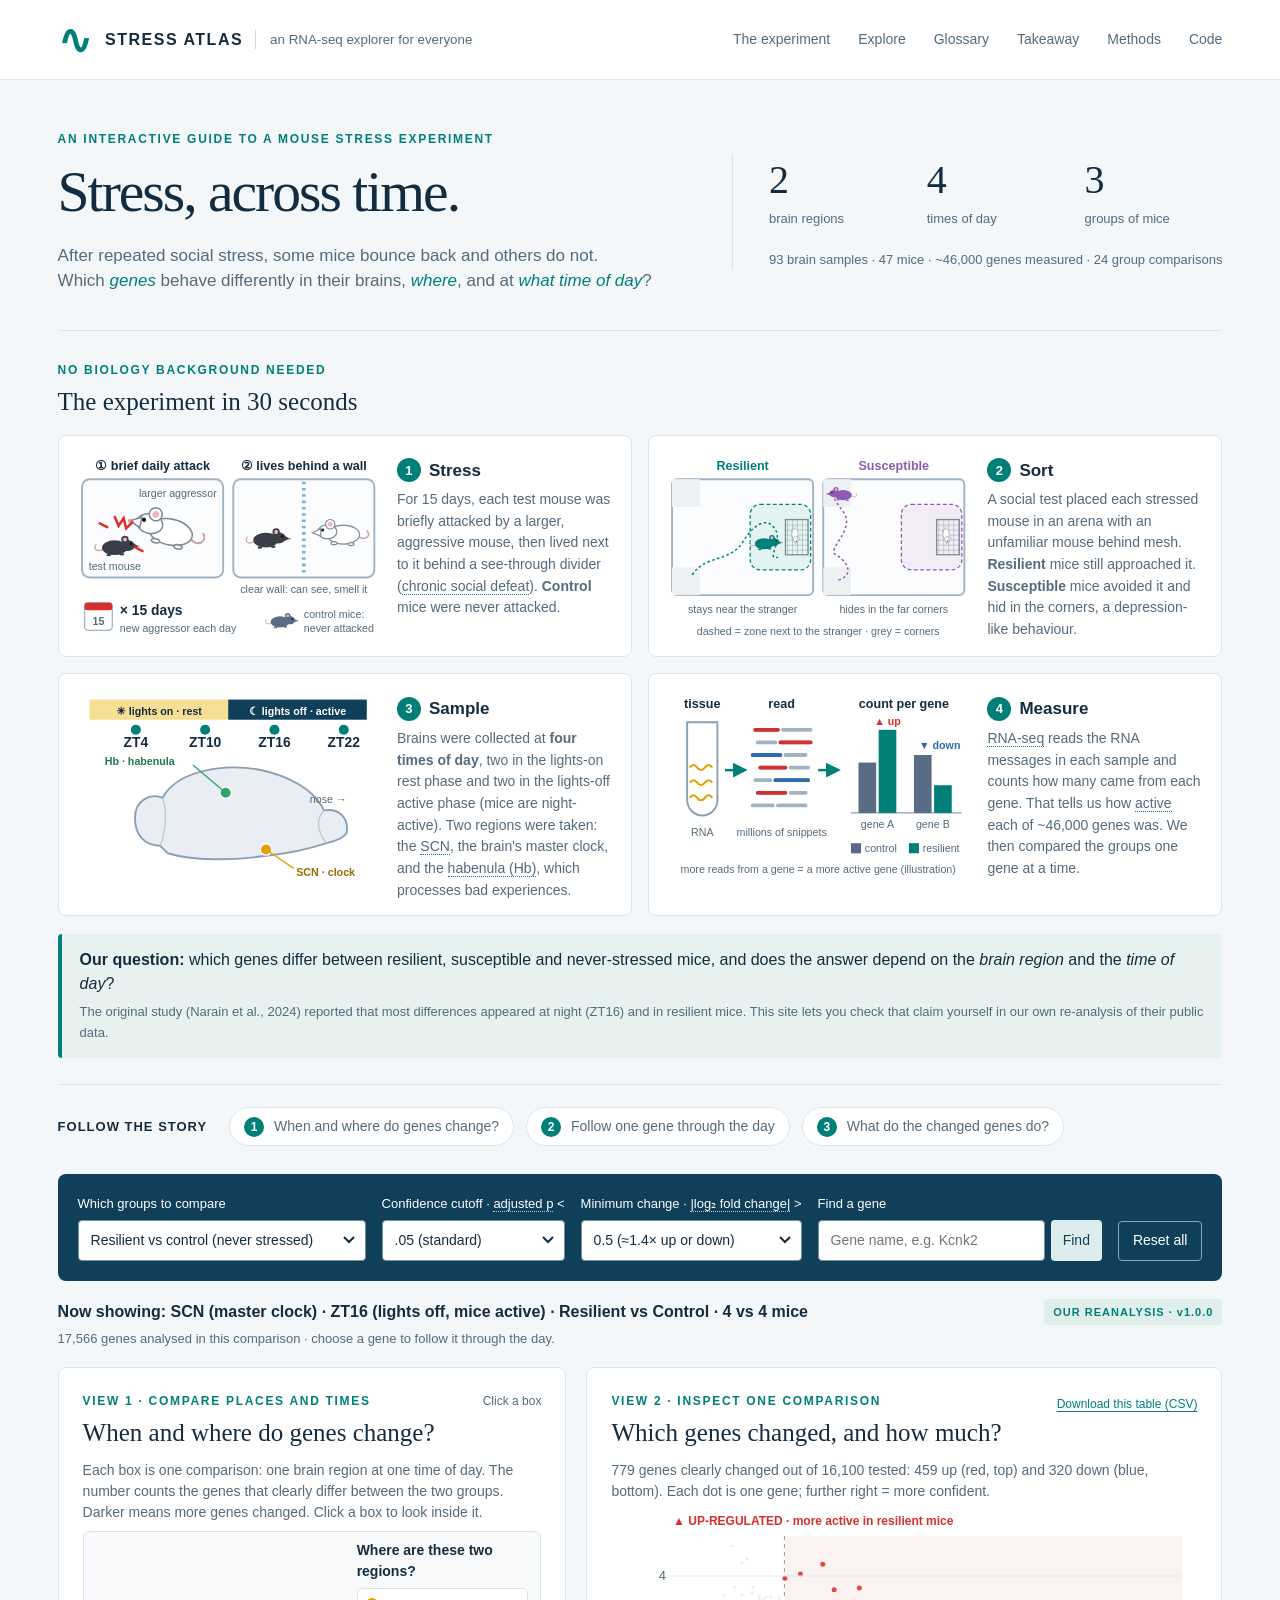
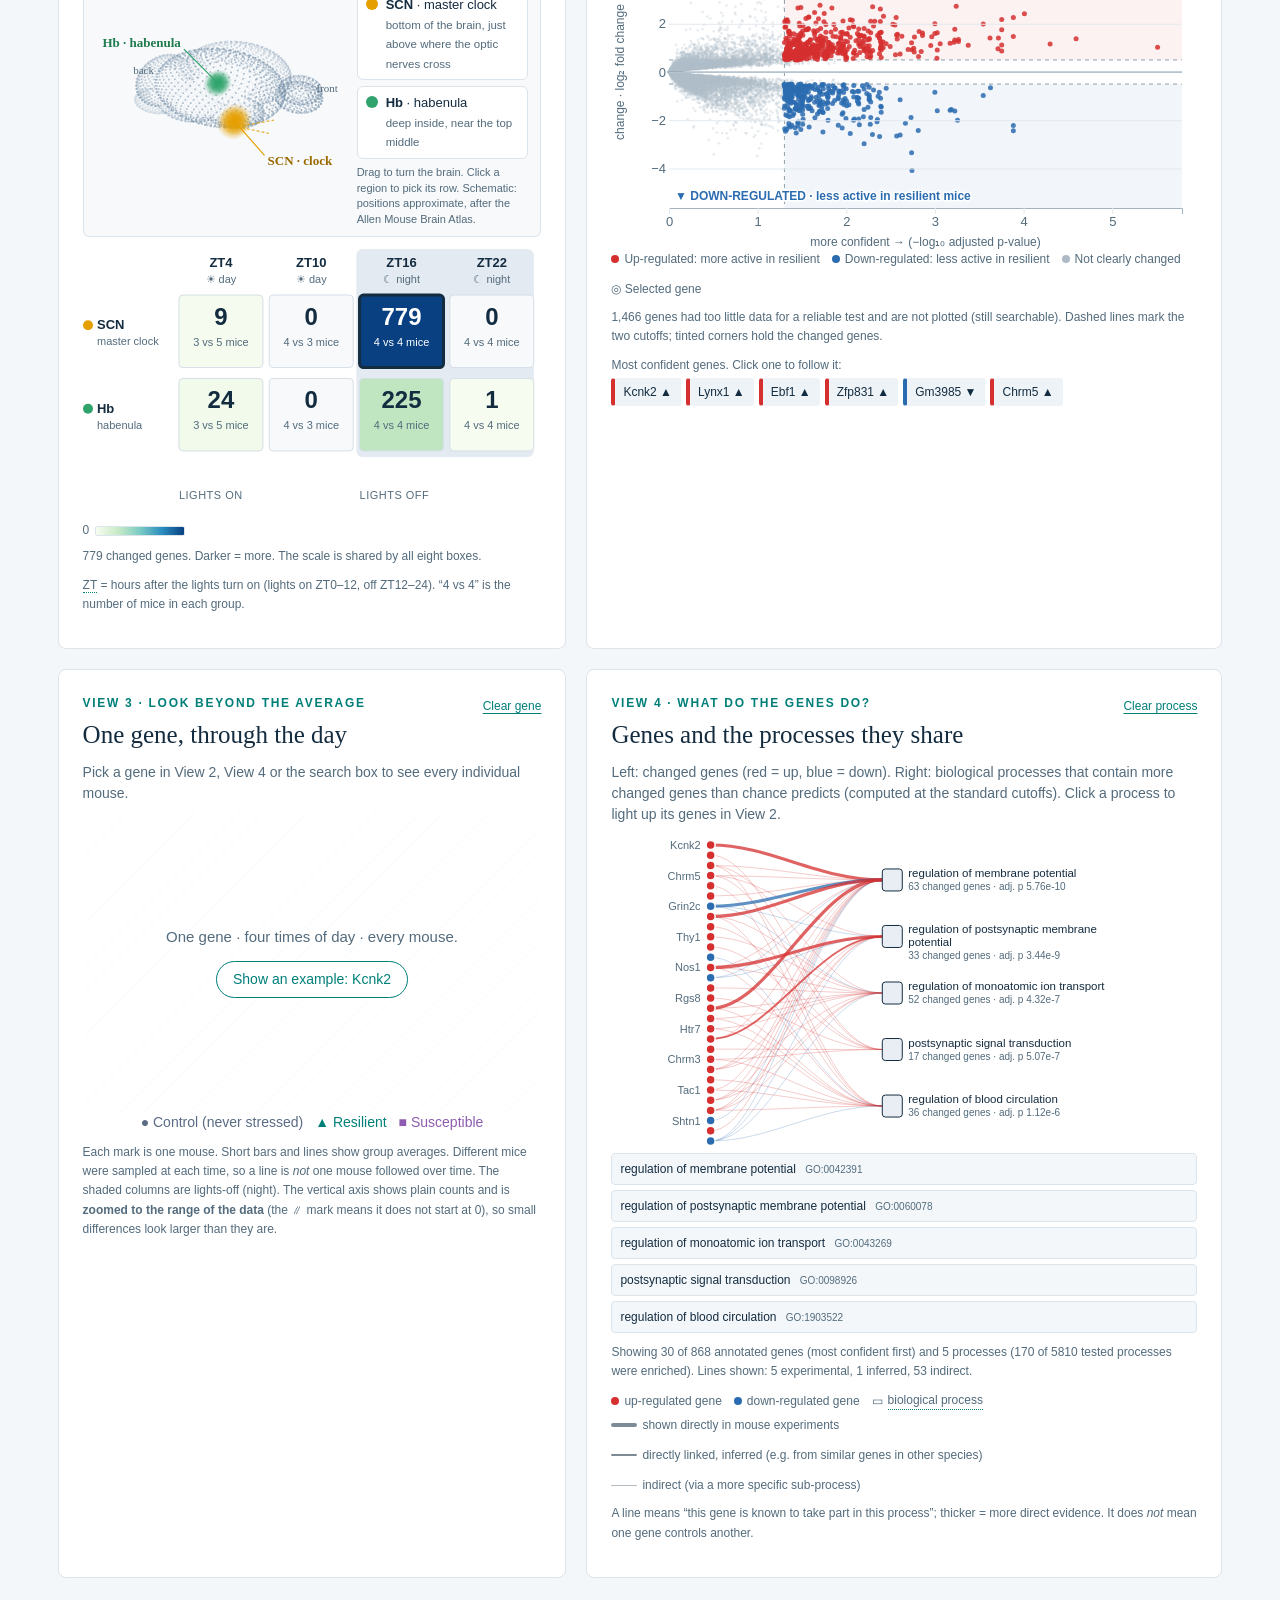
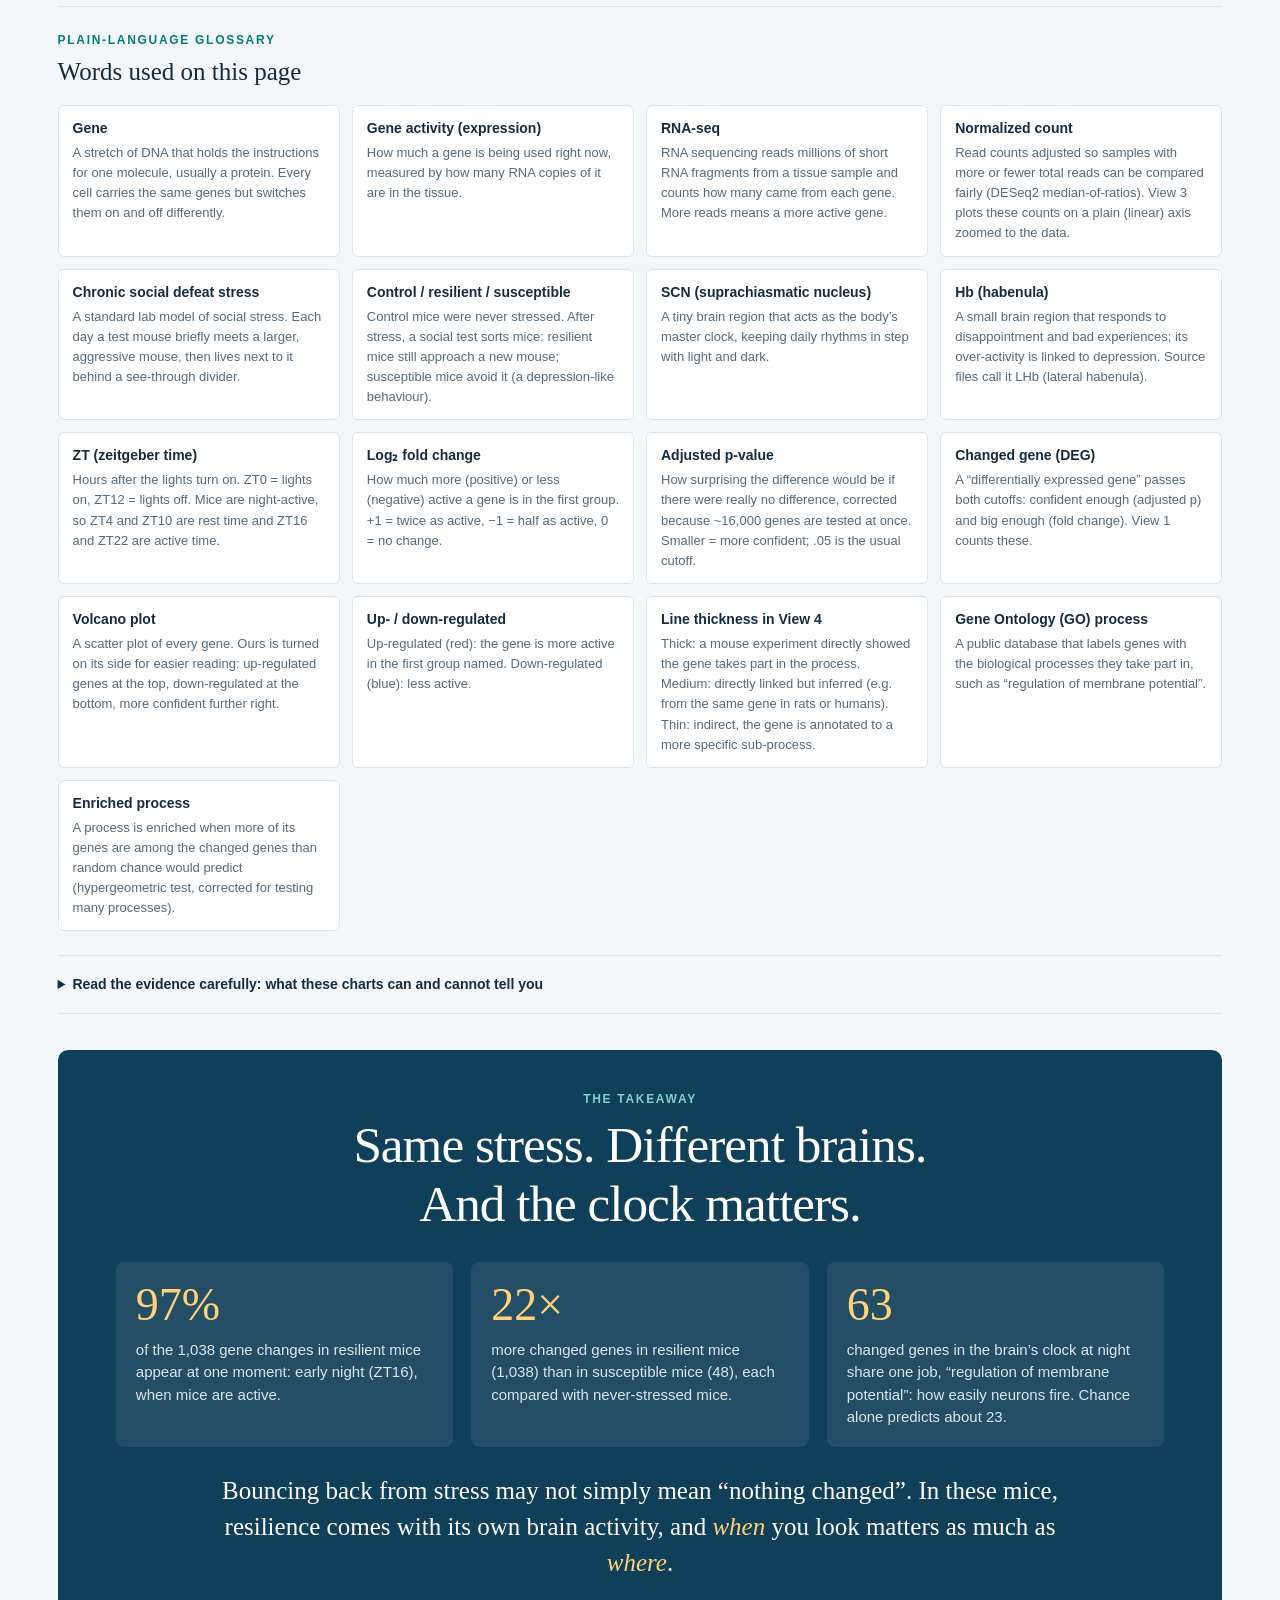
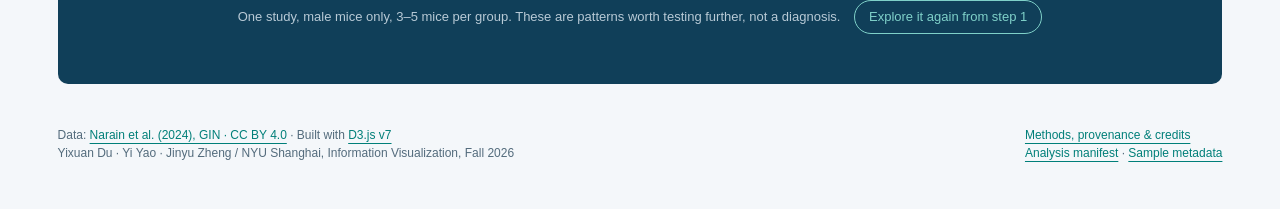
==== commit aff752b4: "Apply instructor feedback: brain locator, sideways volcano, evidence edges - Primer: detailed scenes" ====
--- a/site/index.html
+++ b/site/index.html
@@ -10,10 +10,11 @@
 <script defer src="app.js"></script>
 </head>
 <body>
+<svg width="0" height="0" style="position:absolute" aria-hidden="true"><defs><symbol id="mouse" viewBox="0 0 64 34"><path d="M14 23C6 28 1 22 5 17" fill="none" stroke="#c9a3a8" stroke-width="1.6" stroke-linecap="round"/><ellipse cx="30" cy="21" rx="17" ry="10" fill="currentColor"/><ellipse cx="47" cy="18" rx="10" ry="7.5" fill="currentColor"/><path d="M54 14.5L62.5 19L54 22.5Z" fill="currentColor"/><circle cx="44" cy="10" r="5" fill="currentColor"/><circle cx="44" cy="10" r="2.6" fill="#f3b6c0" stroke="none"/><circle cx="52" cy="16" r="1.6" fill="#111" stroke="none"/><circle cx="62.5" cy="19" r="1.4" fill="#f08aa0" stroke="none"/><ellipse cx="22" cy="31" rx="3.2" ry="1.6" fill="currentColor"/><ellipse cx="40" cy="30" rx="3.2" ry="1.6" fill="currentColor"/></symbol></defs></svg>
 <a class="skip" href="#workspace">Skip to explorer</a>
 <header>
   <a class="brand" href="./"><span class="brandmark" aria-hidden="true">∿</span> STRESS ATLAS <small>an RNA-seq explorer for everyone</small></a>
-  <nav><a href="#experiment">The experiment</a><a href="#workspace">Explore</a><a href="#glossary">Glossary</a><a href="methods.html">Methods</a><a href="https://github.com/Doofen-bit/Crazy-Micky">Code</a></nav>
+  <nav><a href="#experiment">The experiment</a><a href="#workspace">Explore</a><a href="#glossary">Glossary</a><a href="#takeaway">Takeaway</a><a href="methods.html">Methods</a><a href="https://github.com/Doofen-bit/Crazy-Micky">Code</a></nav>
 </header>
 <main>
 
@@ -39,24 +40,91 @@
   </div>
   <ol class="exp-steps">
     <li>
-      <svg viewBox="0 0 80 56" aria-hidden="true"><ellipse cx="26" cy="36" rx="14" ry="9" fill="#9fb3c2"/><circle cx="14" cy="28" r="4" fill="#9fb3c2"/><ellipse cx="56" cy="32" rx="19" ry="12" fill="#c25532"/><circle cx="72" cy="22" r="5" fill="#c25532"/><path d="M38 14l4 6 4-6" stroke="#c25532" stroke-width="2.5" fill="none"/></svg>
+      <svg class="scene" viewBox="0 0 240 150" role="img" aria-label="Stress: a small test mouse is attacked briefly by a larger aggressive mouse, then lives next to it behind a see-through divider; repeated for 15 days with a new aggressor each day.">
+        <text x="60" y="13" text-anchor="middle" class="sc-h">① brief daily attack</text>
+        <rect x="4" y="20" width="112" height="78" rx="6" class="cage"/>
+        <use href="#mouse" x="12" y="62" width="38" height="20" style="color:#3a3f47"/>
+        <use href="#mouse" x="40" y="40" width="66" height="35" transform="translate(146,0) scale(-1,1) rotate(-12 73 58)" style="color:#fff" stroke="#7d8b97" stroke-width="1.2"/>
+        <path d="M30 50l3 7 4-6 2 8 5-5M24 58l-6-3M46 74l6 3" stroke="#d62f2f" stroke-width="2" fill="none" stroke-linecap="round"/>
+        <text x="80" y="34" text-anchor="middle" class="sc-s">larger aggressor</text><text x="30" y="92" text-anchor="middle" class="sc-s">test mouse</text>
+        <text x="180" y="13" text-anchor="middle" class="sc-h">② lives behind a wall</text>
+        <rect x="124" y="20" width="112" height="78" rx="6" class="cage"/>
+        <line x1="180" y1="22" x2="180" y2="96" stroke="#7fb3d5" stroke-width="3" stroke-dasharray="2 3"/>
+        <use href="#mouse" x="186" y="48" width="48" height="26" transform="translate(420,0) scale(-1,1)" style="color:#fff" stroke="#7d8b97" stroke-width="1.2"/>
+        <use href="#mouse" x="132" y="56" width="38" height="20" style="color:#3a3f47"/>
+        <text x="180" y="110" text-anchor="middle" class="sc-s">clear wall: can see, smell it</text>
+        <g transform="translate(6,118)"><rect width="22" height="22" rx="3" fill="#fff" stroke="#9fb3c2"/><rect width="22" height="6" rx="2" fill="#d62f2f"/><text x="11" y="18" text-anchor="middle" class="sc-s" style="font-weight:700">15</text></g>
+        <text x="34" y="128" class="sc-b">× 15 days</text><text x="34" y="141" class="sc-s">new aggressor each day</text>
+        <use href="#mouse" x="148" y="124" width="28" height="15" style="color:#596b85"/>
+        <text x="180" y="130" class="sc-s">control mice:</text><text x="180" y="141" class="sc-s">never attacked</text>
+      </svg>
       <h3><span>1</span> Stress</h3>
-      <p>For 15 days, each test mouse met a larger, aggressive mouse every day (<span class="gloss" tabindex="0" data-gloss="csds">chronic social defeat</span>). A <strong>control</strong> group was never stressed.</p>
-    </li>
-    <li>
-      <svg viewBox="0 0 80 56" aria-hidden="true"><rect x="4" y="8" width="72" height="40" rx="4" fill="none" stroke="#9fb3c2" stroke-width="2"/><ellipse cx="22" cy="28" rx="9" ry="6" fill="#007f79"/><path d="M33 28h12" stroke="#007f79" stroke-width="2.5" marker-end="url(#a)"/><ellipse cx="60" cy="28" rx="9" ry="6" fill="#596b85"/><defs><marker id="a" markerWidth="6" markerHeight="6" refX="3" refY="3" orient="auto"><path d="M0 0l6 3-6 3z" fill="#007f79"/></marker></defs></svg>
+      <p>For 15 days, each test mouse was briefly attacked by a larger, aggressive mouse, then lived next to it behind a see-through divider (<span class="gloss" tabindex="0" data-gloss="csds">chronic social defeat</span>). <strong>Control</strong> mice were never attacked.</p>
+    </li>
+    <li>
+      <svg class="scene" viewBox="0 0 240 150" role="img" aria-label="Sort: in a social test arena an unfamiliar mouse sits in a mesh box. Resilient mice spend time in the interaction zone next to it; susceptible mice stay in the far corners.">
+        <defs><pattern id="mesh" width="4" height="4" patternUnits="userSpaceOnUse"><path d="M0 0h4v4" fill="none" stroke="#7d8b97" stroke-width=".6"/></pattern></defs>
+        <text x="60" y="13" text-anchor="middle" class="sc-h" style="fill:#007f79">Resilient</text>
+        <rect x="4" y="20" width="112" height="92" rx="4" class="cage"/>
+        <rect x="4" y="20" width="22" height="22" fill="#eef1f4"/><rect x="4" y="90" width="22" height="22" fill="#eef1f4"/>
+        <rect x="66" y="40" width="48" height="52" rx="8" fill="#e3f3f1" stroke="#007f79" stroke-dasharray="3 2"/>
+        <rect x="94" y="52" width="18" height="28" fill="url(#mesh)" stroke="#7d8b97"/>
+        <use href="#mouse" x="95" y="60" width="16" height="9" transform="rotate(90 103 64)" style="color:#fff" stroke="#7d8b97" stroke-width="1.5"/>
+        <path d="M20 96C30 80 50 86 60 70S80 50 86 60 78 84 88 82" fill="none" stroke="#007f79" stroke-width="1.2" stroke-dasharray="2 2"/>
+        <use href="#mouse" x="64" y="62" width="28" height="15" style="color:#007f79"/>
+        <text x="60" y="126" text-anchor="middle" class="sc-s">stays near the stranger</text>
+        <text x="180" y="13" text-anchor="middle" class="sc-h" style="fill:#8e5bb0">Susceptible</text>
+        <rect x="124" y="20" width="112" height="92" rx="4" class="cage"/>
+        <rect x="124" y="20" width="22" height="22" fill="#eef1f4"/><rect x="124" y="90" width="22" height="22" fill="#eef1f4"/>
+        <rect x="186" y="40" width="48" height="52" rx="8" fill="#f2ecf6" stroke="#8e5bb0" stroke-dasharray="3 2"/>
+        <rect x="214" y="52" width="18" height="28" fill="url(#mesh)" stroke="#7d8b97"/>
+        <use href="#mouse" x="215" y="60" width="16" height="9" transform="rotate(90 223 64)" style="color:#fff" stroke="#7d8b97" stroke-width="1.5"/>
+        <path d="M136 100C150 96 142 84 134 80S150 60 140 46 132 36 138 34" fill="none" stroke="#8e5bb0" stroke-width="1.2" stroke-dasharray="2 2"/>
+        <use href="#mouse" x="126" y="24" width="26" height="14" transform="translate(278,0) scale(-1,1)" style="color:#8e5bb0"/>
+        <text x="180" y="126" text-anchor="middle" class="sc-s">hides in the far corners</text>
+        <text x="120" y="144" text-anchor="middle" class="sc-s">dashed = zone next to the stranger · grey = corners</text>
+      </svg>
       <h3><span>2</span> Sort</h3>
-      <p>A social test sorted the stressed mice. <strong>Resilient</strong> mice still approached a new mouse. <strong>Susceptible</strong> mice avoided it, a depression-like behaviour.</p>
-    </li>
-    <li>
-      <svg viewBox="0 0 80 56" aria-hidden="true"><circle cx="18" cy="20" r="9" fill="#e7b93f"/><path d="M50 12a10 10 0 1 0 10 14 8 8 0 1 1-10-14z" fill="#103f59"/><path d="M6 44h68" stroke="#9fb3c2" stroke-width="2"/><g fill="#007f79"><circle cx="12" cy="44" r="3"/><circle cx="30" cy="44" r="3"/><circle cx="50" cy="44" r="3"/><circle cx="68" cy="44" r="3"/></g></svg>
+      <p>A social test placed each stressed mouse in an arena with an unfamiliar mouse behind mesh. <strong>Resilient</strong> mice still approached it. <strong>Susceptible</strong> mice avoided it and hid in the corners, a depression-like behaviour.</p>
+    </li>
+    <li>
+      <svg class="scene" viewBox="0 0 240 150" role="img" aria-label="Sample: four sampling times, two with lights on and two with lights off; two brain regions, the SCN at the bottom of the brain and the habenula near the top middle.">
+        <rect x="10" y="6" width="110" height="16" fill="#f6df92"/><rect x="120" y="6" width="110" height="16" fill="#103f59"/>
+        <text x="65" y="18" text-anchor="middle" class="sc-s" style="font-weight:700;fill:#142c40">☀ lights on · rest</text><text x="175" y="18" text-anchor="middle" class="sc-s" style="font-weight:700;fill:#fff">☾ lights off · active</text>
+        <g text-anchor="middle"><circle cx="46.7" cy="30" r="4" fill="#007f79"/><text x="46.7" y="44" class="sc-b">ZT4</text><circle cx="101.7" cy="30" r="4" fill="#007f79"/><text x="101.7" y="44" class="sc-b">ZT10</text><circle cx="156.7" cy="30" r="4" fill="#007f79"/><text x="156.7" y="44" class="sc-b">ZT16</text><circle cx="211.7" cy="30" r="4" fill="#007f79"/><text x="211.7" y="44" class="sc-b">ZT22</text></g>
+        <path d="M214 112C216 100 208 92 196 94C186 72 150 58 118 60C90 62 74 72 68 84C58 80 46 86 46 100C46 114 54 122 66 122L72 128C92 134 122 134 150 130C170 128 186 124 198 120C206 118 212 116 214 112Z" fill="#e9eef4" stroke="#8aa0b2" stroke-width="1.5"/>
+        <path d="M196 94C190 100 190 110 198 120M68 84C72 96 70 112 66 122" fill="none" stroke="#b9c7d3"/>
+        <circle cx="150" cy="125" r="4.5" fill="#e69f00" stroke="#fff"/><circle cx="118" cy="80" r="4.5" fill="#2fa36b" stroke="#fff"/>
+        <line x1="150" y1="125" x2="172" y2="140" stroke="#e69f00"/><text x="174" y="146" class="sc-s" style="fill:#9a6a00;font-weight:700">SCN · clock</text>
+        <line x1="118" y1="80" x2="92" y2="58" stroke="#2fa36b"/><text x="22" y="58" class="sc-s" style="fill:#1f7a4d;font-weight:700">Hb · habenula</text>
+        <text x="214" y="88" text-anchor="end" class="sc-s">nose →</text>
+      </svg>
       <h3><span>3</span> Sample</h3>
-      <p>Brains were collected at <strong>four times of day</strong>, two in the lights-on rest phase and two in the lights-off active phase. Mice are night-active. Two regions were taken: the <span class="gloss" tabindex="0" data-gloss="scn">SCN</span>, the brain's master clock, and the <span class="gloss" tabindex="0" data-gloss="hb">habenula (Hb)</span>, which processes bad experiences.</p>
-    </li>
-    <li>
-      <svg viewBox="0 0 80 56" aria-hidden="true"><g fill="#356ab4"><rect x="8" y="30" width="9" height="18"/><rect x="21" y="16" width="9" height="32"/><rect x="34" y="38" width="9" height="10"/></g><g fill="#c25532"><rect x="50" y="22" width="9" height="26"/><rect x="63" y="10" width="9" height="38"/></g></svg>
+      <p>Brains were collected at <strong>four times of day</strong>, two in the lights-on rest phase and two in the lights-off active phase (mice are night-active). Two regions were taken: the <span class="gloss" tabindex="0" data-gloss="scn">SCN</span>, the brain's master clock, and the <span class="gloss" tabindex="0" data-gloss="hb">habenula (Hb)</span>, which processes bad experiences.</p>
+    </li>
+    <li>
+      <svg class="scene" viewBox="0 0 240 150" role="img" aria-label="Measure: RNA from each brain sample is sequenced into millions of short reads, which are counted per gene to compare groups.">
+        <defs><marker id="arr" markerWidth="6" markerHeight="6" refX="4" refY="3" orient="auto"><path d="M0 0l6 3-6 3z" fill="#007f79"/></marker></defs>
+        <text x="28" y="13" text-anchor="middle" class="sc-h">tissue</text>
+        <path d="M16 24h24v62a12 12 0 0 1-24 0z" fill="#fff" stroke="#8aa0b2" stroke-width="1.5"/>
+        <path d="M18 60q3-4 6 0t6 0 6 0M18 72q3-4 6 0t6 0 6 0M18 84q3-4 6 0t6 0 6 0" fill="none" stroke="#e69f00" stroke-width="1.6"/>
+        <text x="28" y="114" text-anchor="middle" class="sc-s">RNA</text>
+        <path d="M46 62h14" stroke="#007f79" stroke-width="2" marker-end="url(#arr)"/>
+        <text x="91" y="13" text-anchor="middle" class="sc-h">read</text>
+        <g stroke-width="3" stroke-linecap="round"><path d="M70 30h18M92 30h22M72 40h14M90 40h24M68 50h22M94 50h16M74 60h20M98 60h14M70 70h12M86 70h26M72 80h22M98 80h12M68 90h16M88 90h22" stroke="#9fb3c2"/><path d="M70 30h18M90 40h24M74 60h20M72 80h22" stroke="#d62f2f"/><path d="M68 50h22M86 70h26" stroke="#2b6cb0"/></g>
+        <text x="91" y="114" text-anchor="middle" class="sc-s">millions of snippets</text>
+        <path d="M120 62h14" stroke="#007f79" stroke-width="2" marker-end="url(#arr)"/>
+        <text x="188" y="13" text-anchor="middle" class="sc-h">count per gene</text>
+        <line x1="146" y1="96" x2="234" y2="96" stroke="#8aa0b2"/>
+        <rect x="152" y="56" width="14" height="40" fill="#596b85"/><rect x="168" y="30" width="14" height="66" fill="#007f79"/>
+        <rect x="196" y="50" width="14" height="46" fill="#596b85"/><rect x="212" y="74" width="14" height="22" fill="#007f79"/>
+        <text x="167" y="108" text-anchor="middle" class="sc-s">gene A</text><text x="211" y="108" text-anchor="middle" class="sc-s">gene B</text>
+        <text x="175" y="26" text-anchor="middle" class="sc-s" style="fill:#d62f2f;font-weight:700">▲ up</text><text x="200" y="45" class="sc-s" style="fill:#2b6cb0;font-weight:700">▼ down</text>
+        <rect x="146" y="120" width="8" height="8" fill="#596b85"/><text x="157" y="127" class="sc-s">control</text><rect x="192" y="120" width="8" height="8" fill="#007f79"/><text x="203" y="127" class="sc-s">resilient</text>
+        <text x="120" y="144" text-anchor="middle" class="sc-s">more reads from a gene = a more active gene (illustration)</text>
+      </svg>
       <h3><span>4</span> Measure</h3>
-      <p><span class="gloss" tabindex="0" data-gloss="rnaseq">RNA-seq</span> counted the messages (RNA) each gene was sending. That tells us how <span class="gloss" tabindex="0" data-gloss="expression">active</span> each of ~46,000 genes was. We then compared the groups one gene at a time.</p>
+      <p><span class="gloss" tabindex="0" data-gloss="rnaseq">RNA-seq</span> reads the RNA messages in each sample and counts how many came from each gene. That tells us how <span class="gloss" tabindex="0" data-gloss="expression">active</span> each of ~46,000 genes was. We then compared the groups one gene at a time.</p>
     </li>
   </ol>
   <div class="question">
@@ -99,6 +167,15 @@
     <section class="panel overview-panel">
       <div class="panelhead"><div><p class="eyebrow">VIEW 1 · COMPARE PLACES AND TIMES</p><h2>When and where do genes change?</h2></div><span class="step">Click a box</span></div>
       <p class="description">Each box is one comparison: one brain region at one time of day. The number counts the genes that clearly differ between the two groups. Darker means more genes changed. Click a box to look inside it.</p>
+      <div class="brain-wrap">
+        <canvas id="brain3d" role="img" aria-label="Rotating see-through 3D sketch of a mouse brain. The SCN sits at the bottom, just above where the optic nerves cross; the habenula sits deep in the top middle."></canvas>
+        <div class="brain-legend">
+          <p class="brain-title">Where are these two regions?</p>
+          <button class="brain-key" data-region="SCN"><i class="dot scn"></i><span><b>SCN</b> · master clock<br><small>bottom of the brain, just above where the optic nerves cross</small></span></button>
+          <button class="brain-key" data-region="Hb"><i class="dot hb"></i><span><b>Hb</b> · habenula<br><small>deep inside, near the top middle</small></span></button>
+          <p class="hint">Drag to turn the brain. Click a region to pick its row. Schematic: positions approximate, after the Allen Mouse Brain Atlas.</p>
+        </div>
+      </div>
       <div id="overview" aria-label="Brain region by time of day overview"></div>
       <div id="overview-legend"></div>
       <p class="note"><span class="gloss" tabindex="0" data-gloss="zt">ZT</span> = hours after the lights turn on (lights on ZT0–12, off ZT12–24). “4 vs 4” is the number of mice in each group.</p>
@@ -108,7 +185,7 @@
       <div class="panelhead"><div><p class="eyebrow">VIEW 2 · INSPECT ONE COMPARISON</p><h2>Which genes changed, and how much?</h2></div><button id="download" class="textbutton">Download this table (CSV)</button></div>
       <p id="volcano-sub" class="description"></p>
       <div class="volcano-wrap"><canvas id="volcano-canvas" aria-label="Volcano plot: each dot is one gene. Use the gene buttons or search to select a gene." role="img"></canvas><svg id="volcano-axis" aria-hidden="true"></svg></div>
-      <div class="legend" id="volcano-legend"><span><i class="swatch down"></i><b id="leg-down">Less active in first group</b></span><span><i class="swatch up"></i><b id="leg-up">More active in first group</b></span><span><i class="swatch muted"></i>Not clearly changed</span><span>◎ Selected gene</span></div>
+      <div class="legend" id="volcano-legend"><span><i class="swatch up"></i><b id="leg-up">Up-regulated (more active)</b></span><span><i class="swatch down"></i><b id="leg-down">Down-regulated (less active)</b></span><span><i class="swatch muted"></i>Not clearly changed</span><span>◎ Selected gene</span></div>
       <p id="volcano-note" class="note"></p>
       <p class="candidate-label">Most confident genes. Click one to follow it:</p>
       <div id="candidates" class="candidate-list" aria-label="Candidate genes"></div>
@@ -119,7 +196,7 @@
       <p id="expression-sub" class="description">Pick a gene in View 2, View 4 or the search box to see every individual mouse.</p>
       <div id="expression"></div>
       <div class="legend phenotype"><span>● Control (never stressed)</span><span>▲ Resilient</span><span>■ Susceptible</span></div>
-      <p class="note">Each mark is one mouse. Short bars and lines show group averages. Different mice were sampled at each time, so a line is <em>not</em> one mouse followed over time. The shaded columns are lights-off (night).</p>
+      <p class="note">Each mark is one mouse. Short bars and lines show group averages. Different mice were sampled at each time, so a line is <em>not</em> one mouse followed over time. The shaded columns are lights-off (night). The vertical axis shows plain counts and is <strong>zoomed to the range of the data</strong> (the ⫽ mark means it does not start at 0), so small differences look larger than they are.</p>
     </section>
 
     <section class="panel network-panel">
@@ -128,7 +205,9 @@
       <div id="network"></div>
       <div id="term-buttons" class="term-list"></div>
       <p id="network-note" class="note"></p>
-      <p class="note">● Gene (colour = more or less active) · ▭ <span class="gloss" tabindex="0" data-gloss="go">biological process (Gene Ontology)</span>. A line means “this gene is known to take part in this process”. It does <em>not</em> mean one gene controls another.</p>
+      <div class="legend net-legend"><span><i class="swatch up"></i>up-regulated gene</span><span><i class="swatch down"></i>down-regulated gene</span><span>▭ <span class="gloss" tabindex="0" data-gloss="go">biological process</span></span></div>
+      <div class="legend net-legend"><span><i class="ln w3"></i>shown directly in mouse experiments</span><span><i class="ln w2"></i>directly linked, inferred (e.g. from similar genes in other species)</span><span><i class="ln w1"></i>indirect (via a more specific sub-process)</span></div>
+      <p class="note">A line means “this gene is known to take part in this process”; thicker = more direct evidence. It does <em>not</em> mean one gene controls another.</p>
     </section>
   </div>
 
@@ -142,6 +221,18 @@
     <p><strong>Missing is not zero.</strong> Some genes have too few reads for a reliable test. They have no adjusted p-value, so they are left out of View 2's vertical axis, but you can still search for them and see their activity in View 3.</p>
     <p><strong>Limits.</strong> Only male mice were used, with 3–5 mice per group. Each sample is a piece of brain tissue containing many cell types, and everything comes from one experiment. A gene that is significant at one time but not another does not prove a formal time effect. The two regions come from the same mice, but we do not test differences between regions.</p>
   </div></details>
+</section>
+
+<section id="takeaway" class="takeaway" aria-labelledby="takeaway-title">
+  <p class="eyebrow">THE TAKEAWAY</p>
+  <h2 id="takeaway-title">Same stress. Different brains.<br>And the clock matters.</h2>
+  <div class="facts">
+    <div><strong id="fact-night">–</strong><p id="fact-night-text">of the gene changes in resilient mice appear at one moment: early night (ZT16), when mice are active.</p></div>
+    <div><strong id="fact-ratio">–</strong><p id="fact-ratio-text">more changed genes in resilient mice than in susceptible mice.</p></div>
+    <div><strong id="fact-go">–</strong><p id="fact-go-text">changed genes in the brain’s clock share one job: controlling how easily neurons fire.</p></div>
+  </div>
+  <p class="closing">Bouncing back from stress may not simply mean “nothing changed”. In these mice, resilience comes with its own brain activity, and <em>when</em> you look matters as much as <em>where</em>.</p>
+  <p class="note">One study, male mice only, 3–5 mice per group. These are patterns worth testing further, not a diagnosis. <button class="example" data-tour="context">Explore it again from step 1</button></p>
 </section>
 
 <footer>
--- a/site/styles.css
+++ b/site/styles.css
@@ -1,4 +1,4 @@
-:root{--ink:#142c40;--muted:#536b7c;--paper:#f4f7fa;--line:#dce4eb;--teal:#007f79;--coral:#c25532;--blue:#356ab4;--navy:#103f59;--control:#596b85}*{box-sizing:border-box}html{scroll-behavior:smooth}body{margin:0;color:var(--ink);background:var(--paper);font:16px/1.5 'Segoe UI',Arial,sans-serif}button,input,select{font:inherit}button,a,input,select,summary{touch-action:manipulation}button{cursor:pointer}a{color:var(--teal);text-underline-offset:4px}button:focus-visible,a:focus-visible,input:focus-visible,select:focus-visible,[tabindex]:focus-visible{outline:3px solid #e09928;outline-offset:3px}.skip{position:absolute;left:20px;top:-100px;background:white;padding:10px;z-index:100}.skip:focus{top:10px}header{height:80px;padding:0 4.5%;display:flex;align-items:center;justify-content:space-between;background:#fff;border-bottom:1px solid var(--line)}.brand{display:flex;gap:12px;align-items:center;font-weight:750;letter-spacing:1.5px;color:var(--ink);text-decoration:none;font-size:16px}.brand small{letter-spacing:0;font-weight:400;color:var(--muted);border-left:1px solid #ccd7de;padding-left:14px}.brandmark{font-size:40px;line-height:1;color:var(--teal)}nav{display:flex;gap:28px}nav a{font-size:14px;text-decoration:none;color:var(--muted)}main{max-width:1600px;margin:auto;padding:0 4.5%}.intro{display:flex;justify-content:space-between;gap:40px;align-items:center;padding:50px 0 36px}.eyebrow{font-size:12px;font-weight:750;letter-spacing:1.7px;margin:0 0 8px;color:var(--teal)}h1{font:500 clamp(38px,4.5vw,64px)/1.12 Georgia,serif;letter-spacing:-2px;margin:12px 0 18px}h1 em,.lead em{color:var(--teal)}.lead{font-size:17px;color:var(--muted);margin:0}.study{min-width:330px;display:grid;grid-template-columns:repeat(3,1fr);border-left:1px solid var(--line);padding-left:36px;gap:20px}.study strong{display:block;font:500 40px/1.3 Georgia,serif}.study span{font-size:13px;color:var(--muted)}.study p{grid-column:1/-1;font-size:13px;color:var(--muted);margin:0}.guide{display:flex;align-items:center;gap:12px;flex-wrap:wrap;margin-bottom:28px;border-top:1px solid var(--line);padding-top:22px}.guide strong{font-size:13px;text-transform:uppercase;letter-spacing:1px;margin-right:10px}.guide button{border:1px solid var(--line);border-radius:30px;padding:8px 14px;background:#fff;color:var(--muted);font-size:14px}.guide button:hover{border-color:var(--teal);color:var(--teal)}.controls{display:flex;gap:16px;align-items:end;padding:20px;background:var(--navy);border-radius:8px;color:white;flex-wrap:wrap}.controls label{display:flex;flex-direction:column;font-size:13px;gap:6px}.controls select,.controls input{border:1px solid #7290a1;border-radius:4px;padding:9px 12px;background:white;color:var(--ink);font-size:14px;min-height:40px}.controls select{appearance:none;padding-right:32px;background-image:url("data:image/svg+xml,%3Csvg xmlns='http://www.w3.org/2000/svg' width='12' height='8'%3E%3Cpath d='m1 1 5 5 5-5' fill='none' stroke='%23142c40' stroke-width='2'/%3E%3C/svg%3E");background-repeat:no-repeat;background-position:right 10px center}.search{position:relative;flex:1;min-width:220px}.searchrow{display:flex;margin-top:6px;gap:6px}.search input{width:100%;min-width:120px}.search button{border:0;border-radius:4px;color:var(--navy);background:#ddeded;padding:0 12px;font-size:14px}.secondary{background:transparent;color:white;border:1px solid #88a3b2;border-radius:4px;min-height:40px;padding:8px 14px;font-size:14px}#suggestions{position:absolute;background:white;box-shadow:0 10px 30px #142c4030;width:100%;z-index:20;top:100%;max-height:340px;overflow:auto}#suggestions button{display:block;text-align:left;background:white;border:0;border-bottom:1px solid var(--line);padding:10px;color:var(--ink);width:100%;font-size:14px}#suggestions button:hover{background:#e5f2f0}.contextbar{display:flex;justify-content:space-between;align-items:center;margin:18px 0 0}.contextbar p{font-weight:600;margin:0}.tag{font-size:11px;font-weight:700;letter-spacing:1px;color:var(--teal);background:#e0efec;padding:5px 9px;border-radius:3px}#status{font-size:13px;min-height:20px;margin:4px 0 18px;color:var(--muted)}.grid{display:grid;grid-template-columns:minmax(0,1fr) minmax(0,1.25fr);gap:20px}.panel{background:#fff;border:1px solid var(--line);border-radius:8px;padding:24px;min-width:0}.panelhead{display:flex;justify-content:space-between;align-items:start;gap:12px}h2{font:500 25px/1.2 Georgia,serif;margin:0}.step{font-size:12px;color:var(--muted);white-space:nowrap}.description{color:var(--muted);font-size:14px;margin:12px 0 8px;min-height:42px}.textbutton{border:0;background:none;color:var(--teal);font-size:12px;padding:3px 0;white-space:nowrap;text-decoration:underline;text-underline-offset:3px}.note{font-size:12px;color:var(--muted);line-height:1.6;margin:10px 0}.legend{display:flex;gap:12px;flex-wrap:wrap;font-size:12px;color:var(--muted)}.legend span{display:flex;align-items:center;gap:5px}.swatch{width:8px;height:8px;border-radius:50%;display:inline-block}.up{background:var(--coral)}.down{background:var(--blue)}.muted{background:#adbac5}.phenotype{justify-content:center;font-size:14px}.phenotype span:nth-child(1){color:var(--control)}.phenotype span:nth-child(2){color:var(--teal)}.phenotype span:nth-child(3){color:var(--coral)}svg{display:block;max-width:100%;font-family:'Segoe UI',Arial,sans-serif}svg text{fill:var(--muted);font-size:13px}.domain{stroke:#a3b3c0}.tick line{stroke:#e3e9ee}.volcano-wrap{height:285px;position:relative}.volcano-wrap canvas,.volcano-wrap svg{position:absolute;width:100%;height:100%;top:0;left:0}#volcano-axis{pointer-events:none}.candidate-list{display:flex;gap:5px;flex-wrap:wrap;min-height:28px}.candidate-list button{background:#edf3f7;border:1px solid transparent;border-radius:3px;padding:4px 8px;color:var(--ink);font-size:12px}.candidate-list button.active{border-color:var(--ink);background:#e0f0ed}#expression{height:300px}#network{height:320px}.term-list{display:flex;flex-direction:column;gap:5px}.term-list button{text-align:left;font-size:12px;background:#f3f7fa;border:1px solid var(--line);border-radius:4px;padding:6px 8px;color:var(--ink)}.term-list button.active{background:#e0f0ed;border-color:var(--teal)}.empty{height:100%;min-height:200px;display:flex;align-items:center;justify-content:center;text-align:center;padding:30px;color:var(--muted);font-size:15px;background:repeating-linear-gradient(135deg,#fff,#fff 15px,#fafcfd 15px,#fafcfd 16px);border-radius:5px}.data-notes{margin:24px 0;border-top:1px solid var(--line);border-bottom:1px solid var(--line);padding:18px 0;color:var(--muted);font-size:14px}.data-notes summary{cursor:pointer;font-weight:600;color:var(--ink)}.data-notes div{max-width:1000px}.data-notes p{margin:16px 0}footer{display:flex;justify-content:space-between;gap:30px;padding:0 0 35px;font-size:12px;color:var(--muted)}#tooltip{position:fixed;pointer-events:none;z-index:100;background:#102d40;color:white;box-shadow:0 5px 20px #142c4025;padding:10px 14px;border-radius:5px;font-size:13px;max-width:340px;white-space:pre-line}#tooltip[hidden]{display:none}.methods{max-width:900px;padding-top:40px;padding-bottom:60px}.methods h2{margin-top:32px}.methods p,.methods li{line-height:1.7}.methods table{border-collapse:collapse;width:100%;font-size:14px}.methods td,.methods th{border-bottom:1px solid var(--line);padding:12px;text-align:left}.overview-cell{cursor:pointer}.overview-cell:hover rect{stroke:var(--ink);stroke-width:2}.axis-label{font-size:12px}.selection-ring{stroke:var(--ink);stroke-width:2.5;fill:none}.network-gene{cursor:pointer}.network-term{cursor:pointer}.processing{opacity:.55;pointer-events:none}@media(min-width:1500px){.volcano-wrap{height:300px}.panel{padding:28px}}@media(max-width:1000px){.intro{align-items:start}.study{min-width:260px;gap:10px;padding-left:22px}.study strong{font-size:32px}.grid{grid-template-columns:1fr}.description{min-height:0}.volcano-wrap{height:330px}.brand small{display:none}}@media(max-width:650px){header{height:65px}nav{gap:12px}nav a{font-size:12px}.brand{font-size:13px}.intro{display:block;padding-top:28px}.study{border-left:0;border-top:1px solid var(--line);padding:20px 0 0;margin-top:24px}.study strong{font-size:30px}.lead{font-size:16px}.controls{gap:12px;padding:15px}.controls>label:first-child{width:100%}.controls>label{flex:1}.search{width:100%;flex:auto}.contextbar{align-items:start;gap:10px}.tag{font-size:9px;white-space:nowrap}.contextbar p{font-size:14px}.panel{padding:17px}h2{font-size:22px}.panelhead{flex-wrap:wrap}.guide{gap:8px}.guide strong{width:100%}footer{display:block}.textbutton{font-size:12px}.volcano-wrap{height:300px}}
+:root{--up:#d62f2f;--down:#2b6cb0;--sus:#8e5bb0;--scn:#e69f00;--hb:#2fa36b;--ink:#142c40;--muted:#536b7c;--paper:#f4f7fa;--line:#dce4eb;--teal:#007f79;--coral:#c25532;--blue:#356ab4;--navy:#103f59;--control:#596b85}*{box-sizing:border-box}html{scroll-behavior:smooth}body{margin:0;color:var(--ink);background:var(--paper);font:16px/1.5 'Segoe UI',Arial,sans-serif}button,input,select{font:inherit}button,a,input,select,summary{touch-action:manipulation}button{cursor:pointer}a{color:var(--teal);text-underline-offset:4px}button:focus-visible,a:focus-visible,input:focus-visible,select:focus-visible,[tabindex]:focus-visible{outline:3px solid #e09928;outline-offset:3px}.skip{position:absolute;left:20px;top:-100px;background:white;padding:10px;z-index:100}.skip:focus{top:10px}header{height:80px;padding:0 4.5%;display:flex;align-items:center;justify-content:space-between;background:#fff;border-bottom:1px solid var(--line)}.brand{display:flex;gap:12px;align-items:center;font-weight:750;letter-spacing:1.5px;color:var(--ink);text-decoration:none;font-size:16px}.brand small{letter-spacing:0;font-weight:400;color:var(--muted);border-left:1px solid #ccd7de;padding-left:14px}.brandmark{font-size:40px;line-height:1;color:var(--teal)}nav{display:flex;gap:28px}nav a{font-size:14px;text-decoration:none;color:var(--muted)}main{max-width:1600px;margin:auto;padding:0 4.5%}.intro{display:flex;justify-content:space-between;gap:40px;align-items:center;padding:50px 0 36px}.eyebrow{font-size:12px;font-weight:750;letter-spacing:1.7px;margin:0 0 8px;color:var(--teal)}h1{font:500 clamp(38px,4.5vw,64px)/1.12 Georgia,serif;letter-spacing:-2px;margin:12px 0 18px}h1 em,.lead em{color:var(--teal)}.lead{font-size:17px;color:var(--muted);margin:0}.study{min-width:330px;display:grid;grid-template-columns:repeat(3,1fr);border-left:1px solid var(--line);padding-left:36px;gap:20px}.study strong{display:block;font:500 40px/1.3 Georgia,serif}.study span{font-size:13px;color:var(--muted)}.study p{grid-column:1/-1;font-size:13px;color:var(--muted);margin:0}.guide{display:flex;align-items:center;gap:12px;flex-wrap:wrap;margin-bottom:28px;border-top:1px solid var(--line);padding-top:22px}.guide strong{font-size:13px;text-transform:uppercase;letter-spacing:1px;margin-right:10px}.guide button{border:1px solid var(--line);border-radius:30px;padding:8px 14px;background:#fff;color:var(--muted);font-size:14px}.guide button:hover{border-color:var(--teal);color:var(--teal)}.controls{display:flex;gap:16px;align-items:end;padding:20px;background:var(--navy);border-radius:8px;color:white;flex-wrap:wrap}.controls label{display:flex;flex-direction:column;font-size:13px;gap:6px}.controls select,.controls input{border:1px solid #7290a1;border-radius:4px;padding:9px 12px;background:white;color:var(--ink);font-size:14px;min-height:40px}.controls select{appearance:none;padding-right:32px;background-image:url("data:image/svg+xml,%3Csvg xmlns='http://www.w3.org/2000/svg' width='12' height='8'%3E%3Cpath d='m1 1 5 5 5-5' fill='none' stroke='%23142c40' stroke-width='2'/%3E%3C/svg%3E");background-repeat:no-repeat;background-position:right 10px center}.search{position:relative;flex:1;min-width:220px}.searchrow{display:flex;margin-top:6px;gap:6px}.search input{width:100%;min-width:120px}.search button{border:0;border-radius:4px;color:var(--navy);background:#ddeded;padding:0 12px;font-size:14px}.secondary{background:transparent;color:white;border:1px solid #88a3b2;border-radius:4px;min-height:40px;padding:8px 14px;font-size:14px}#suggestions{position:absolute;background:white;box-shadow:0 10px 30px #142c4030;width:100%;z-index:20;top:100%;max-height:340px;overflow:auto}#suggestions button{display:block;text-align:left;background:white;border:0;border-bottom:1px solid var(--line);padding:10px;color:var(--ink);width:100%;font-size:14px}#suggestions button:hover{background:#e5f2f0}.contextbar{display:flex;justify-content:space-between;align-items:center;margin:18px 0 0}.contextbar p{font-weight:600;margin:0}.tag{font-size:11px;font-weight:700;letter-spacing:1px;color:var(--teal);background:#e0efec;padding:5px 9px;border-radius:3px}#status{font-size:13px;min-height:20px;margin:4px 0 18px;color:var(--muted)}.grid{display:grid;grid-template-columns:minmax(0,1fr) minmax(0,1.25fr);gap:20px}.panel{background:#fff;border:1px solid var(--line);border-radius:8px;padding:24px;min-width:0}.panelhead{display:flex;justify-content:space-between;align-items:start;gap:12px}h2{font:500 25px/1.2 Georgia,serif;margin:0}.step{font-size:12px;color:var(--muted);white-space:nowrap}.description{color:var(--muted);font-size:14px;margin:12px 0 8px;min-height:42px}.textbutton{border:0;background:none;color:var(--teal);font-size:12px;padding:3px 0;white-space:nowrap;text-decoration:underline;text-underline-offset:3px}.note{font-size:12px;color:var(--muted);line-height:1.6;margin:10px 0}.legend{display:flex;gap:12px;flex-wrap:wrap;font-size:12px;color:var(--muted)}.legend span{display:flex;align-items:center;gap:5px}.swatch{width:8px;height:8px;border-radius:50%;display:inline-block}.up{background:var(--up)}.down{background:var(--down)}.muted{background:#adbac5}.phenotype{justify-content:center;font-size:14px}.phenotype span:nth-child(1){color:var(--control)}.phenotype span:nth-child(2){color:var(--teal)}.phenotype span:nth-child(3){color:var(--sus)}svg{display:block;max-width:100%;font-family:'Segoe UI',Arial,sans-serif}svg text{fill:var(--muted);font-size:13px}.domain{stroke:#a3b3c0}.tick line{stroke:#e3e9ee}.volcano-wrap{height:340px;position:relative}.volcano-wrap canvas,.volcano-wrap svg{position:absolute;width:100%;height:100%;top:0;left:0}#volcano-axis{pointer-events:none}.candidate-list{display:flex;gap:5px;flex-wrap:wrap;min-height:28px}.candidate-list button{background:#edf3f7;border:1px solid transparent;border-radius:3px;padding:4px 8px;color:var(--ink);font-size:12px}.candidate-list button.active{border-color:var(--ink);background:#e0f0ed}#expression{height:300px}#network{height:320px}.term-list{display:flex;flex-direction:column;gap:5px}.term-list button{text-align:left;font-size:12px;background:#f3f7fa;border:1px solid var(--line);border-radius:4px;padding:6px 8px;color:var(--ink)}.term-list button.active{background:#e0f0ed;border-color:var(--teal)}.empty{height:100%;min-height:200px;display:flex;align-items:center;justify-content:center;text-align:center;padding:30px;color:var(--muted);font-size:15px;background:repeating-linear-gradient(135deg,#fff,#fff 15px,#fafcfd 15px,#fafcfd 16px);border-radius:5px}.data-notes{margin:24px 0;border-top:1px solid var(--line);border-bottom:1px solid var(--line);padding:18px 0;color:var(--muted);font-size:14px}.data-notes summary{cursor:pointer;font-weight:600;color:var(--ink)}.data-notes div{max-width:1000px}.data-notes p{margin:16px 0}footer{display:flex;justify-content:space-between;gap:30px;padding:0 0 35px;font-size:12px;color:var(--muted)}#tooltip{position:fixed;pointer-events:none;z-index:100;background:#102d40;color:white;box-shadow:0 5px 20px #142c4025;padding:10px 14px;border-radius:5px;font-size:13px;max-width:340px;white-space:pre-line}#tooltip[hidden]{display:none}.methods{max-width:900px;padding-top:40px;padding-bottom:60px}.methods h2{margin-top:32px}.methods p,.methods li{line-height:1.7}.methods table{border-collapse:collapse;width:100%;font-size:14px}.methods td,.methods th{border-bottom:1px solid var(--line);padding:12px;text-align:left}.overview-cell{cursor:pointer}.overview-cell:hover rect{stroke:var(--ink);stroke-width:2}.axis-label{font-size:12px}.selection-ring{stroke:var(--ink);stroke-width:2.5;fill:none}.network-gene{cursor:pointer}.network-term{cursor:pointer}.processing{opacity:.55;pointer-events:none}@media(min-width:1500px){.volcano-wrap{height:300px}.panel{padding:28px}}@media(max-width:1000px){.intro{align-items:start}.study{min-width:260px;gap:10px;padding-left:22px}.study strong{font-size:32px}.grid{grid-template-columns:1fr}.description{min-height:0}.volcano-wrap{height:330px}.brand small{display:none}}@media(max-width:650px){header{height:65px}nav{gap:12px}nav a{font-size:12px}.brand{font-size:13px}.intro{display:block;padding-top:28px}.study{border-left:0;border-top:1px solid var(--line);padding:20px 0 0;margin-top:24px}.study strong{font-size:30px}.lead{font-size:16px}.controls{gap:12px;padding:15px}.controls>label:first-child{width:100%}.controls>label{flex:1}.search{width:100%;flex:auto}.contextbar{align-items:start;gap:10px}.tag{font-size:9px;white-space:nowrap}.contextbar p{font-size:14px}.panel{padding:17px}h2{font-size:22px}.panelhead{flex-wrap:wrap}.guide{gap:8px}.guide strong{width:100%}footer{display:block}.textbutton{font-size:12px}.volcano-wrap{height:300px}}
 
 /* ---- Plain-language layer (experiment primer, story, glossary) ---- */
 .sectionhead h2{margin-bottom:18px}
@@ -35,3 +35,49 @@
 .glossary dd{margin:0;font-size:13px;color:var(--muted);line-height:1.55}
 @media(max-width:1000px){.exp-steps{grid-template-columns:repeat(2,minmax(0,1fr))}.exp-steps li::after{display:none}nav{gap:16px}}
 @media(max-width:650px){.exp-steps{grid-template-columns:1fr}nav a:nth-child(3),nav a:nth-child(5){display:none}.story{margin-top:0}}
+
+/* ---- Professor feedback revision: detailed primer scenes, 3D brain, takeaway ---- */
+.exp-steps svg.scene{width:100%;height:auto;margin:0 0 10px;display:block}
+.sc-h{font-size:10px;font-weight:700;fill:#142c40}
+.sc-s{font-size:8.5px;fill:#536b7c}
+.sc-b{font-size:11px;font-weight:700;fill:#142c40}
+.cage{fill:#fbfcfd;stroke:#9fb3c2;stroke-width:1.5}
+.exp-steps li:not(:last-child)::after{top:90px}
+.brain-wrap{display:grid;grid-template-columns:minmax(0,1.45fr) minmax(0,1fr);gap:12px;align-items:center;background:#f7f9fb;border:1px solid var(--line);border-radius:6px;padding:8px 12px;margin-bottom:12px}
+#brain3d{width:100%;height:220px;display:block;cursor:grab;touch-action:none}
+.brain-title{font-weight:700;margin:0 0 6px;font-size:14px}
+.brain-key{display:flex;gap:8px;align-items:flex-start;text-align:left;background:#fff;border:1px solid var(--line);border-radius:6px;padding:6px 8px;margin-bottom:6px;width:100%;font-size:13px;color:var(--ink)}
+.brain-key:hover{border-color:var(--ink)}
+.brain-key small{color:var(--muted);font-size:11.5px}
+.dot{width:12px;height:12px;border-radius:50%;flex:none;margin-top:3px;display:inline-block}
+.dot.scn{background:var(--scn)}.dot.hb{background:var(--hb)}
+.hint{font-size:11px;color:var(--muted);margin:4px 0 0;line-height:1.45}
+.halo{paint-order:stroke;stroke:#fff;stroke-width:3px}
+.net-legend{margin-top:6px}
+.ln{display:inline-block;width:26px;background:#7d8b97;border-radius:2px}
+.ln.w3{height:4px}.ln.w2{height:2px}.ln.w1{height:1px;opacity:.6}
+.candidate-list button{border-left-width:4px}
+.takeaway{margin:36px 0 30px;background:var(--navy);color:#fff;border-radius:10px;padding:40px 5%;text-align:center}
+.takeaway .eyebrow{color:#7fd1c9}
+.takeaway h2{font:500 clamp(30px,4vw,52px)/1.15 Georgia,serif;letter-spacing:-1px;margin:6px 0 28px}
+.facts{display:grid;grid-template-columns:repeat(3,minmax(0,1fr));gap:18px;text-align:left;margin-bottom:26px}
+.facts div{background:#ffffff14;border-radius:8px;padding:18px 20px}
+.facts strong{display:block;font:500 46px/1.1 Georgia,serif;color:#ffd27a}
+.facts p{margin:8px 0 0;font-size:15px;line-height:1.5;color:#dbe7ee}
+.closing{font:400 clamp(19px,2vw,25px)/1.45 Georgia,serif;max-width:900px;margin:0 auto 18px}
+.closing em{color:#ffd27a}
+.takeaway .note{color:#b8cad6;font-size:13px}
+.takeaway .example{margin-left:10px;border:1px solid #7fd1c9;background:transparent;color:#7fd1c9;border-radius:20px;padding:6px 14px;font-size:13px}
+.takeaway .example:hover{background:#ffffff14}
+@media(max-width:1000px){.facts{grid-template-columns:1fr}}
+@media(max-width:650px){.brain-wrap{grid-template-columns:1fr}#brain3d{height:200px}.exp-steps li:not(:last-child)::after{display:none}}
+
+/* primer as a 2×2 grid: illustration beside text so drawings are large enough to read */
+.exp-steps{grid-template-columns:repeat(2,minmax(0,1fr))}
+.exp-steps li{display:grid;grid-template-columns:minmax(0,1.4fr) minmax(0,1fr);grid-template-rows:auto 1fr;column-gap:18px;align-items:start}
+.exp-steps li::after{display:none}
+.exp-steps svg.scene{grid-row:1/span 2;margin:0}
+.exp-steps h3{grid-column:2;margin-top:4px}
+.exp-steps p{grid-column:2}
+@media(max-width:1000px){.exp-steps{grid-template-columns:1fr}}
+@media(max-width:650px){.exp-steps li{display:block}.exp-steps svg.scene{margin-bottom:10px}}
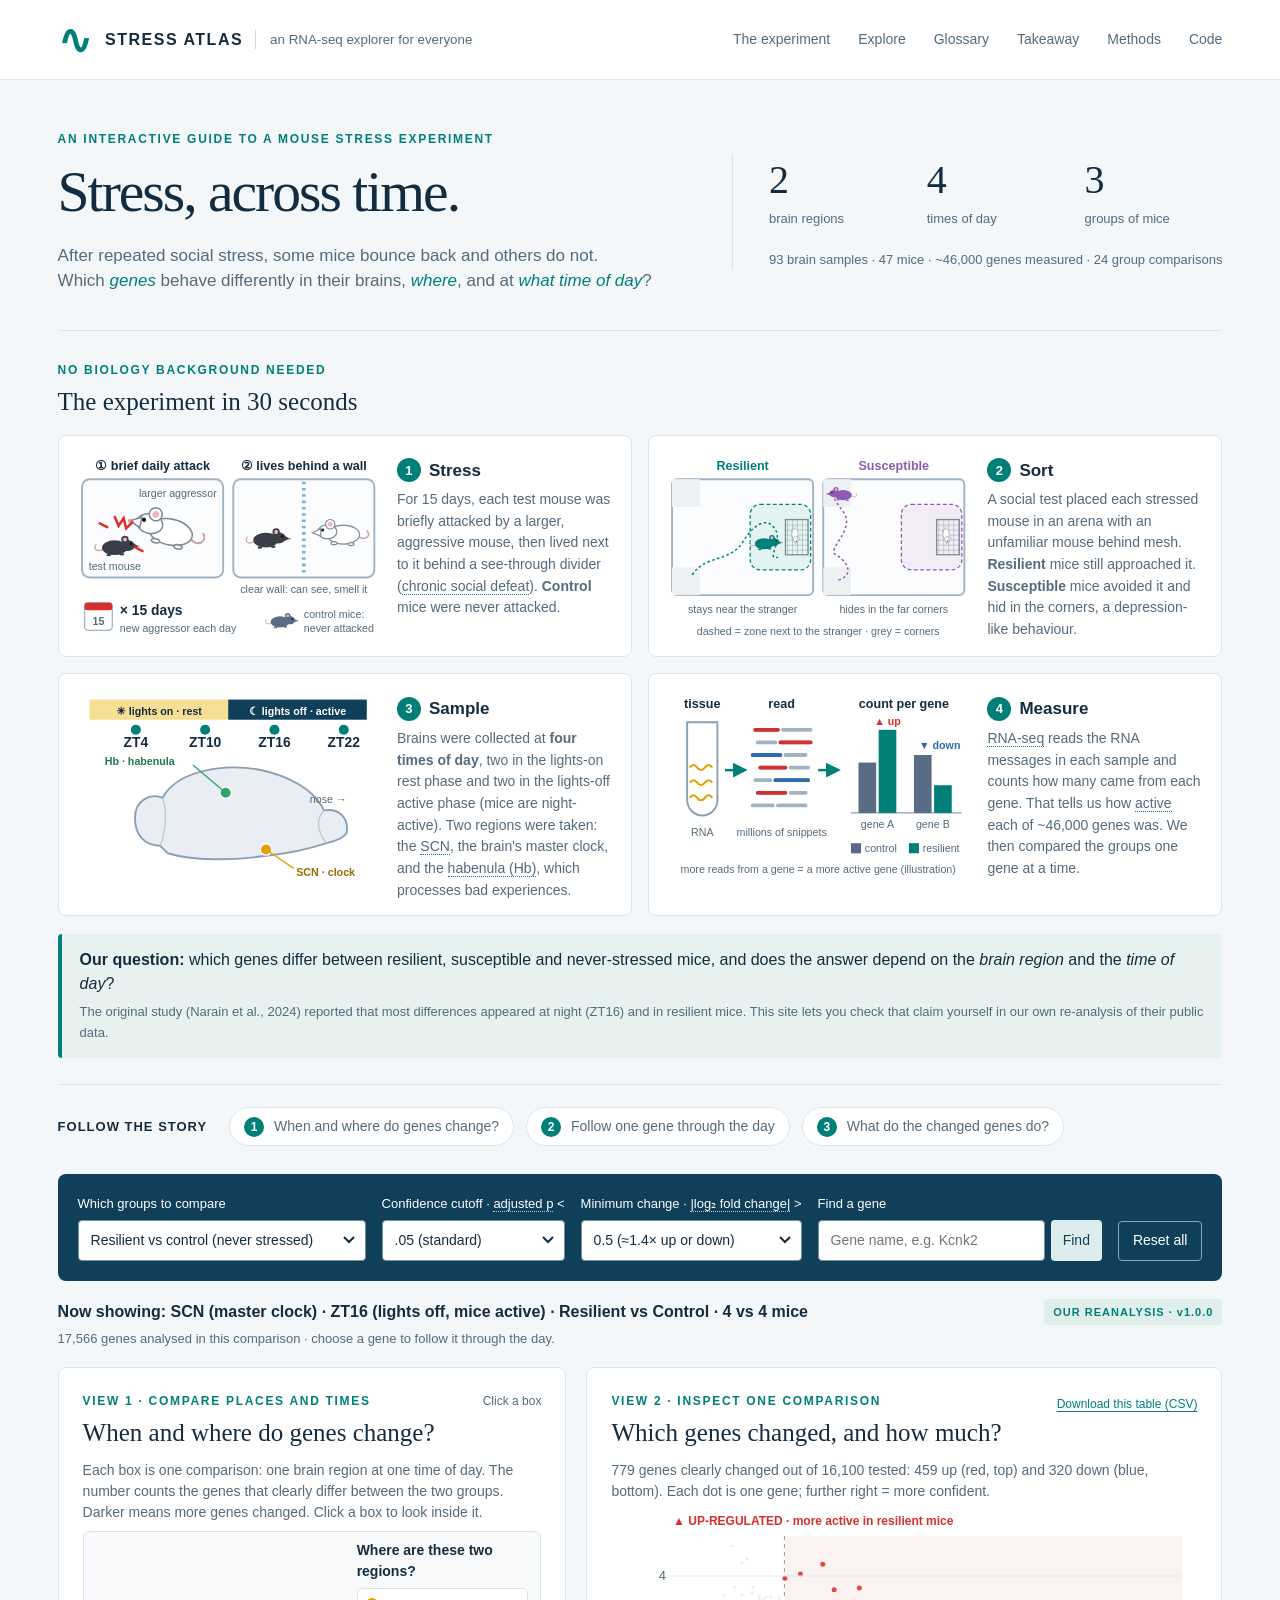
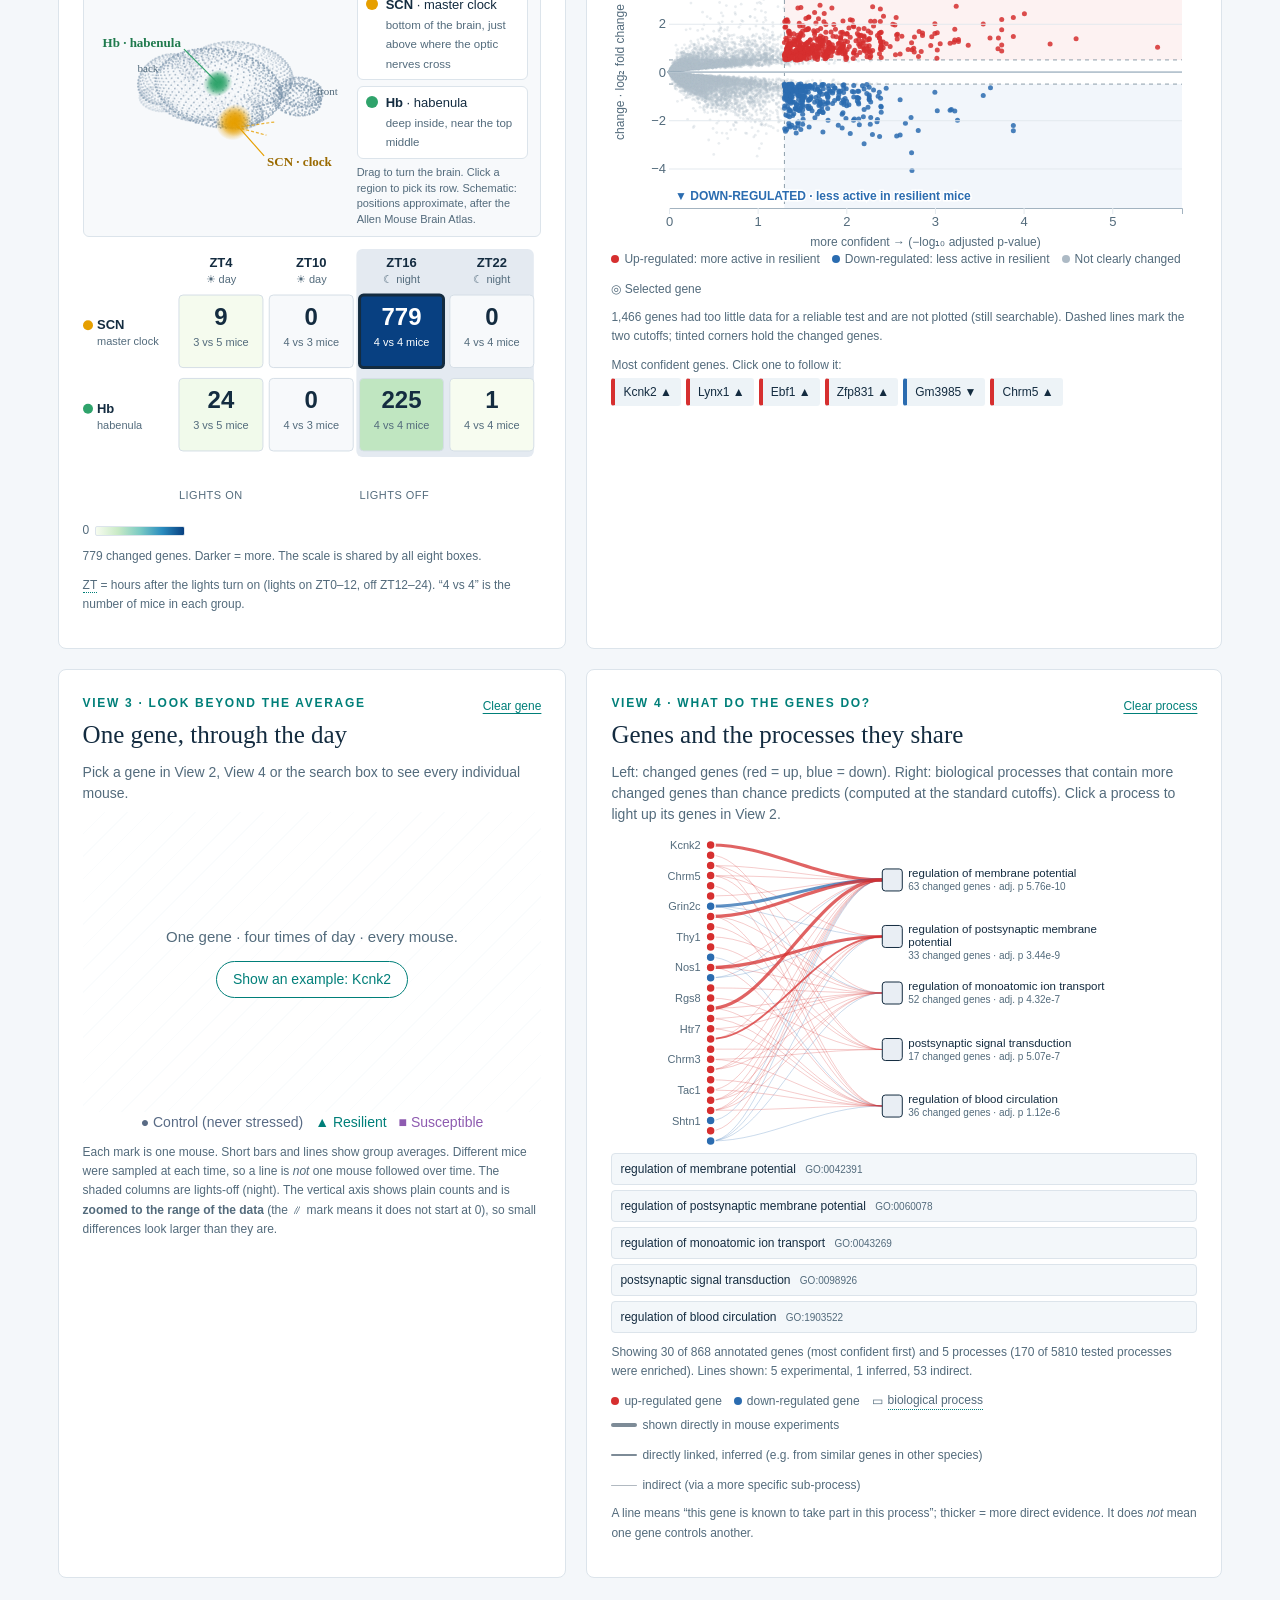
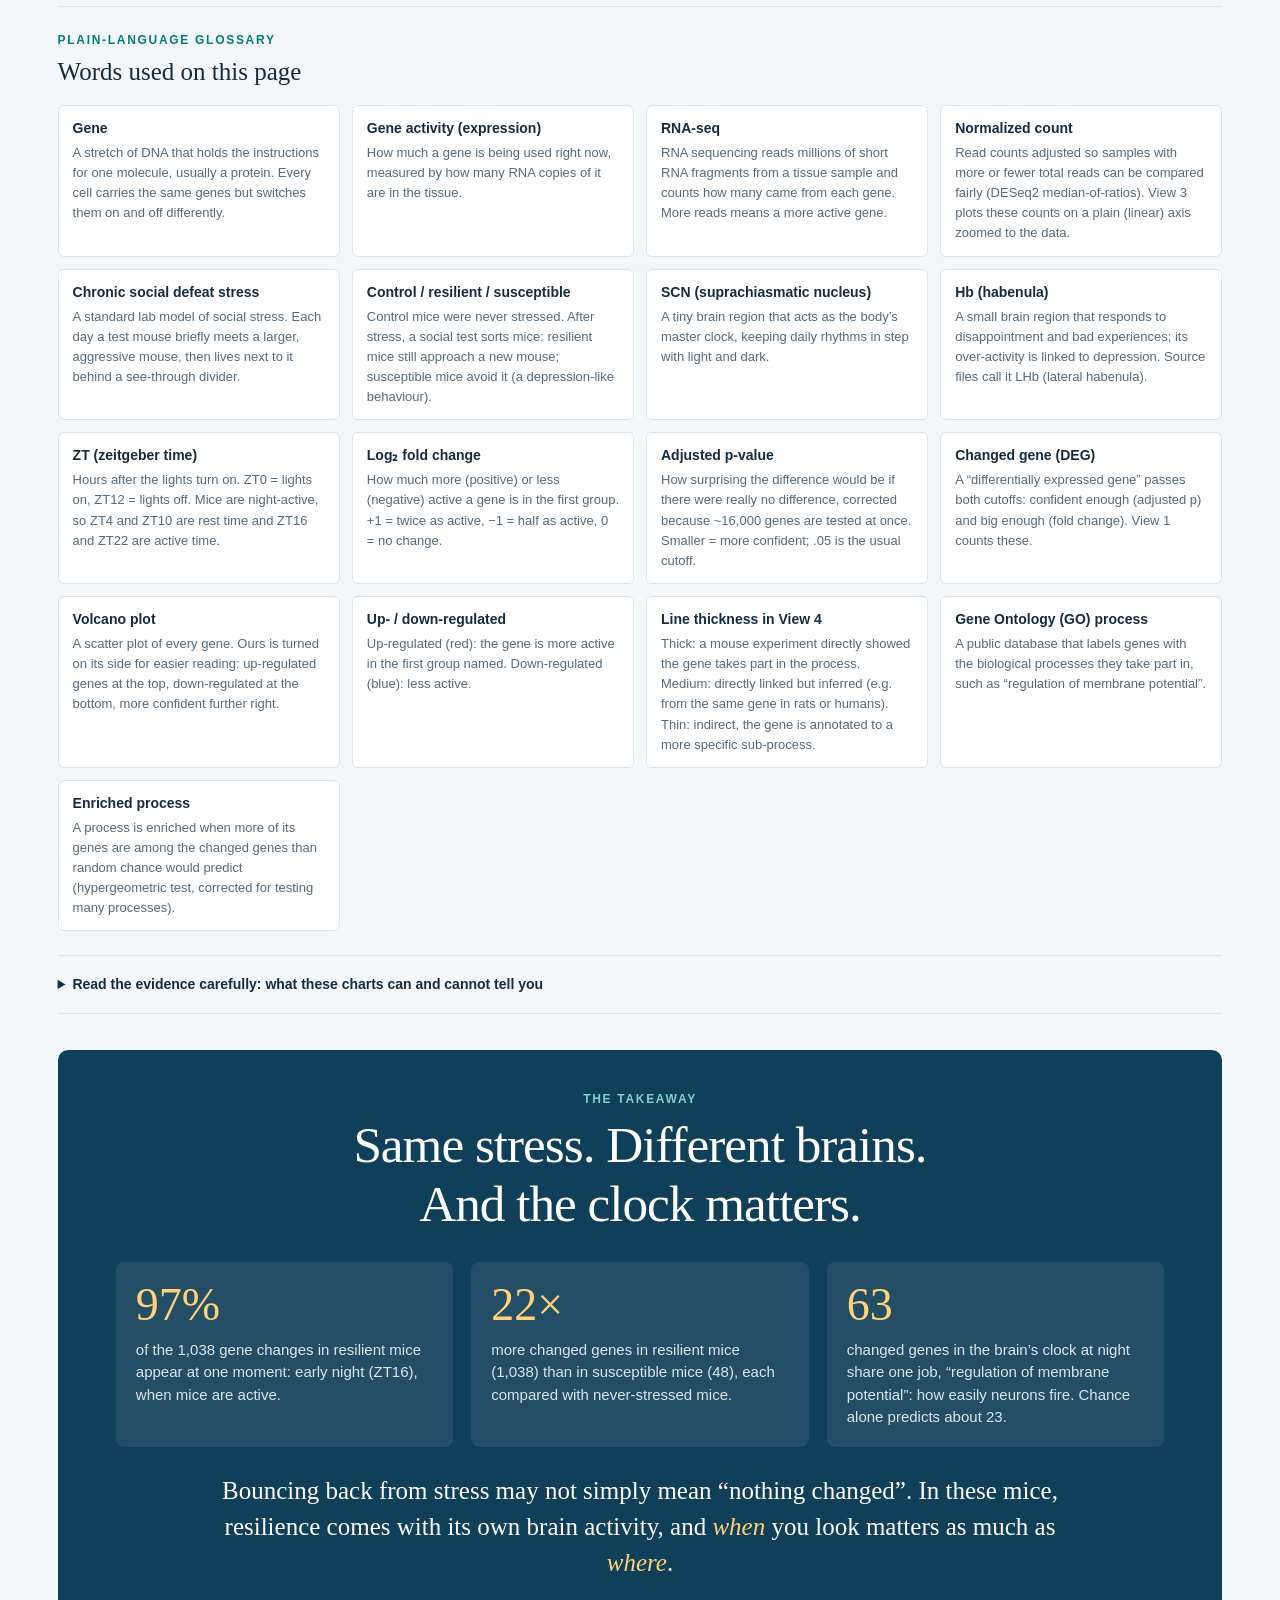
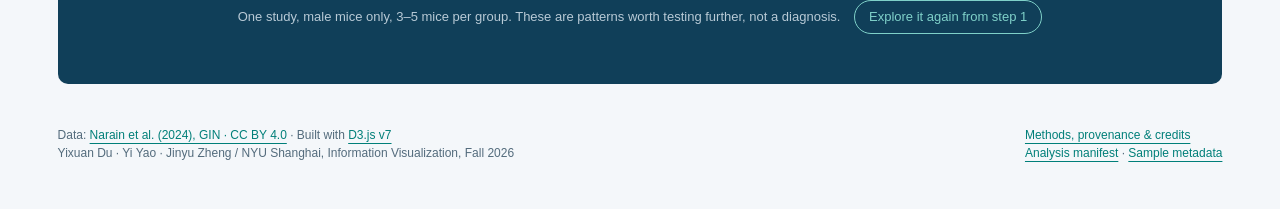
==== commit 2cc21546: "Sync local copy: no-cache explorer, full-fidelity editable Word files - start_explorer.cmd now runs " ====
--- a/site/index.html
+++ b/site/index.html
@@ -5,9 +5,9 @@
 <meta name="viewport" content="width=device-width,initial-scale=1">
 <title>Stress, across time · RNA-seq Explorer</title>
 <meta name="description" content="Why do some stressed mice bounce back? Explore which genes change in two mouse brain regions, at four times of day, after chronic social stress. An interactive D3 information visualization.">
-<link rel="stylesheet" href="styles.css">
-<script defer src="vendor/d3.v7.min.js"></script>
-<script defer src="app.js"></script>
+<link rel="stylesheet" href="styles.css?v=20261124b">
+<script defer src="vendor/d3.v7.min.js?v=7.9.0"></script>
+<script defer src="app.js?v=20261124b"></script>
 </head>
 <body>
 <svg width="0" height="0" style="position:absolute" aria-hidden="true"><defs><symbol id="mouse" viewBox="0 0 64 34"><path d="M14 23C6 28 1 22 5 17" fill="none" stroke="#c9a3a8" stroke-width="1.6" stroke-linecap="round"/><ellipse cx="30" cy="21" rx="17" ry="10" fill="currentColor"/><ellipse cx="47" cy="18" rx="10" ry="7.5" fill="currentColor"/><path d="M54 14.5L62.5 19L54 22.5Z" fill="currentColor"/><circle cx="44" cy="10" r="5" fill="currentColor"/><circle cx="44" cy="10" r="2.6" fill="#f3b6c0" stroke="none"/><circle cx="52" cy="16" r="1.6" fill="#111" stroke="none"/><circle cx="62.5" cy="19" r="1.4" fill="#f08aa0" stroke="none"/><ellipse cx="22" cy="31" rx="3.2" ry="1.6" fill="currentColor"/><ellipse cx="40" cy="30" rx="3.2" ry="1.6" fill="currentColor"/></symbol></defs></svg>
